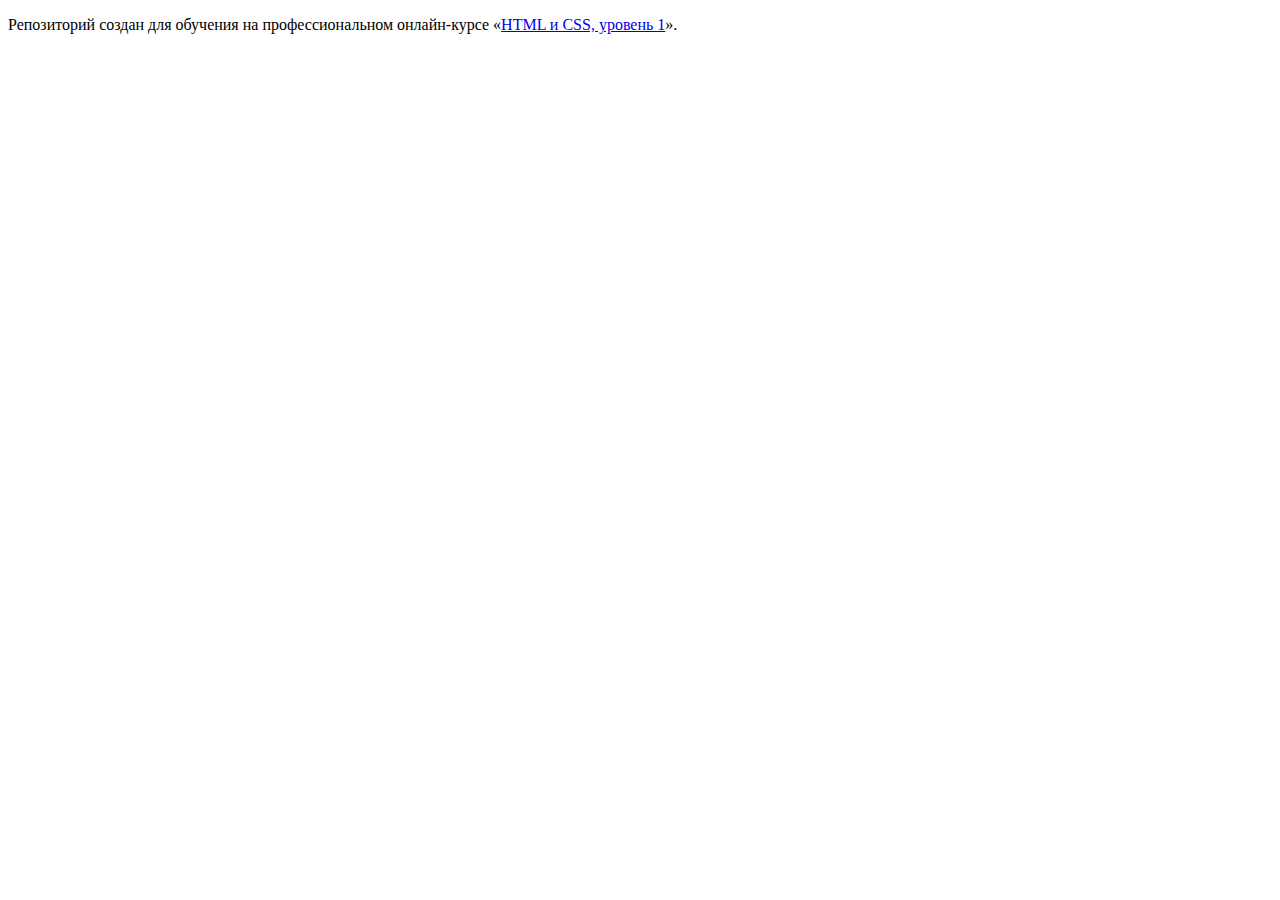
==== index.html @ 1205ec7c ":hatching_chick:" ====
<!DOCTYPE html>
<html lang="ru">
  <head>
    <meta charset="utf-8">
    <title>HTML Academy: Барбершоп</title>
  </head>
  <body>

    <p>Репозиторий создан для обучения на профессиональном онлайн‑курсе «<a href="https://htmlacademy.ru/intensive/htmlcss">HTML и CSS, уровень 1</a>».</p>

  </body>
</html>
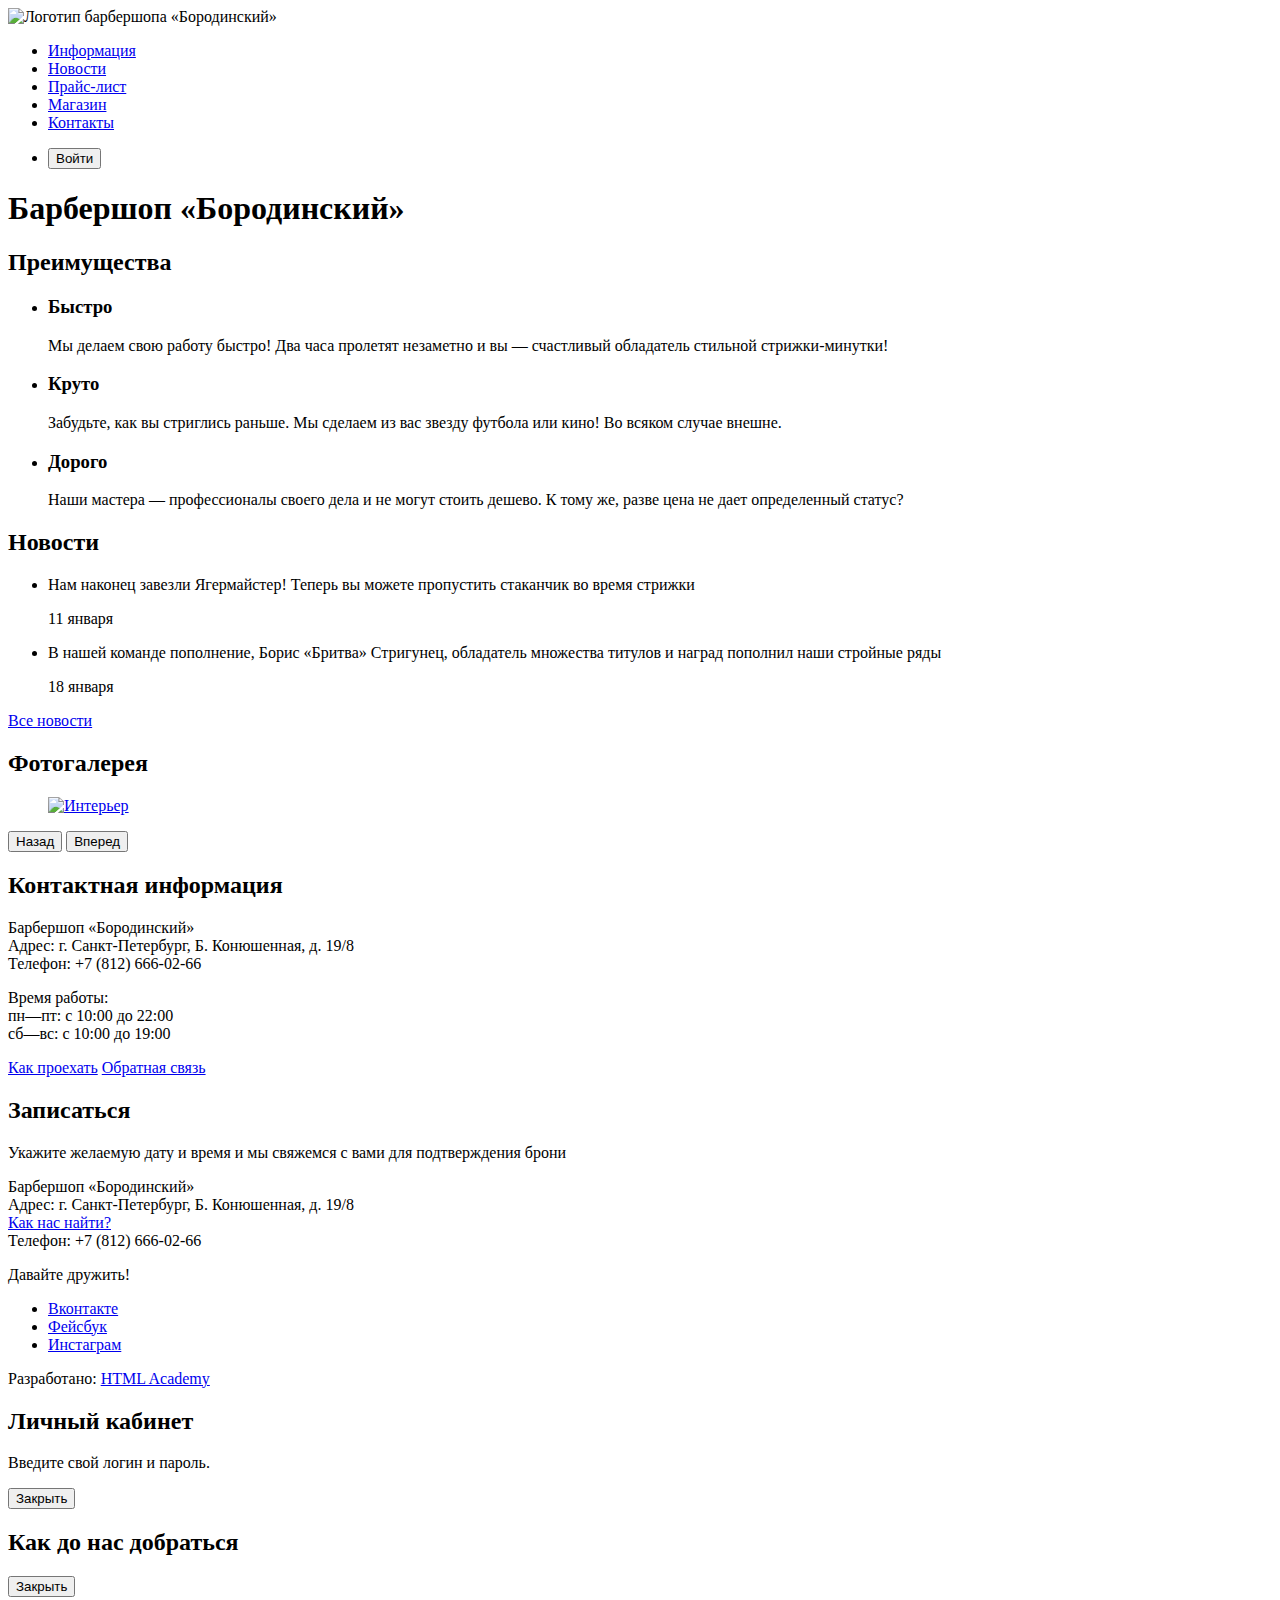
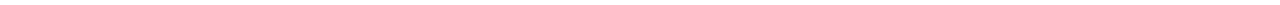
==== commit 465b3d31: "Добавил index.html + изменил отступы с 4 до 2" ====
--- a/index.html
+++ b/index.html
@@ -1,12 +1,134 @@
 <!DOCTYPE html>
 <html lang="ru">
-  <head>
-    <meta charset="utf-8">
-    <title>HTML Academy: Барбершоп</title>
-  </head>
-  <body>
 
-    <p>Репозиторий создан для обучения на профессиональном онлайн‑курсе «<a href="https://htmlacademy.ru/intensive/htmlcss">HTML и CSS, уровень 1</a>».</p>
+<head>
+  <meta charset="utf-8">
+  <title>Барбершоп «Бородинский»</title>
+</head>
 
-  </body>
-</html>
+<body>
+  <header>
+    <nav>
+      <a>
+        <img src="img/index-logo.svg" width="368" height="153" alt="Логотип барбершопа «Бородинский»">
+      </a>
+      <ul>
+        <li><a href="info.html">Информация</a></li>
+        <li><a href="news.html">Новости</a></li>
+        <li><a href="price.html">Прайс-лист</a></li>
+        <li><a href="catalog.html">Магазин</a></li>
+        <li><a href="contacts.html">Контакты</a></li>
+      </ul>
+      <ul>
+        <li>
+          <button type="button">Войти</button>
+        </li>
+      </ul>
+    </nav>
+  </header>
+  <main>
+
+    <h1>Барбершоп «Бородинский»</h1>
+
+    <section>
+      <h2>Преимущества</h2>
+      <ul>
+        <li>
+          <h3>Быстро</h3>
+          <p>Мы делаем свою работу быстро! Два часа пролетят незаметно и вы — счастливый обладатель стильной
+            стрижки-минутки!</p>
+        </li>
+        <li>
+          <h3>Круто</h3>
+          <p>Забудьте, как вы стриглись раньше. Мы сделаем из вас звезду футбола или кино! Во всяком случае внешне.</p>
+        </li>
+        <li>
+          <h3>Дорого</h3>
+          <p>Наши мастера — профессионалы своего дела и не могут стоить дешево. К тому же, разве цена не дает
+            определенный статус?</p>
+        </li>
+      </ul>
+    </section>
+
+    <section>
+      <h2>Новости</h2>
+      <ul>
+        <li>
+          <p>Нам наконец завезли Ягермайстер! Теперь вы можете пропустить стаканчик во время стрижки</p>
+          <time datetime="2019-01-11">11 января</time>
+        </li>
+        <li>
+          <p>В нашей команде пополнение, Борис «Бритва» Стригунец, обладатель множества титулов и наград пополнил наши
+            стройные ряды</p>
+          <time datetime="2016-01-18">18 января</time>
+        </li>
+      </ul>
+      <a href="news.html">Все новости</a>
+    </section>
+
+    <section>
+      <h2>Фотогалерея</h2>
+      <figure>
+        <a href="#"><img src="img/studio.jpg" width="286" height="164" alt="Интерьер"></a>
+      </figure>
+      <button type="button">Назад</button>
+      <button type="button">Вперед</button>
+    </section>
+
+    <section>
+      <h2>Контактная информация</h2>
+      <p>
+        Барбершоп «Бородинский»<br>
+        Адрес: г. Санкт-Петербург, Б. Конюшенная, д. 19/8<br>
+        Телефон: +7 (812) 666-02-66
+      </p>
+      <p>
+        Время работы:<br>
+        пн—пт: с 10:00 до 22:00<br>
+        сб—вс: с 10:00 до 19:00
+      </p>
+      <a href="map.html">Как проехать</a>
+      <a href="contacts.html">Обратная связь</a>
+    </section>
+
+    <section>
+      <h2>Записаться</h2>
+      <p>Укажите желаемую дату и время и мы свяжемся с вами для подтверждения брони</p>
+      <!-- Здесь будет форма -->
+    </section>
+  </main>
+  <footer>
+    <p>
+      Барбершоп «Бородинский»<br>
+      Адрес: г. Санкт-Петербург, Б. Конюшенная, д. 19/8<br>
+      <a href="map.html">Как нас найти?</a><br>
+      Телефон: +7 (812) 666-02-66
+    </p>
+    <div>
+      <p>Давайте дружить!</p>
+      <ul>
+        <li><a href="#">Вконтакте</a></li>
+        <li><a href="#">Фейсбук</a></li>
+        <li><a href="#">Инстаграм</a></li>
+      </ul>
+    </div>
+    <p>
+      Разработано:
+      <a href="https://htmlacademy.ru">HTML Academy</a>
+    </p>
+  </footer>
+
+  <section>
+    <h2>Личный кабинет</h2>
+    <p>Введите свой логин и пароль.</p>
+    <!-- Здесь будет форма -->
+    <button type="button">Закрыть</button>
+  </section>
+
+  <section>
+    <h2>Как до нас добраться</h2>
+    <button type="button">Закрыть</button>
+  </section>
+</body>
+
+</html>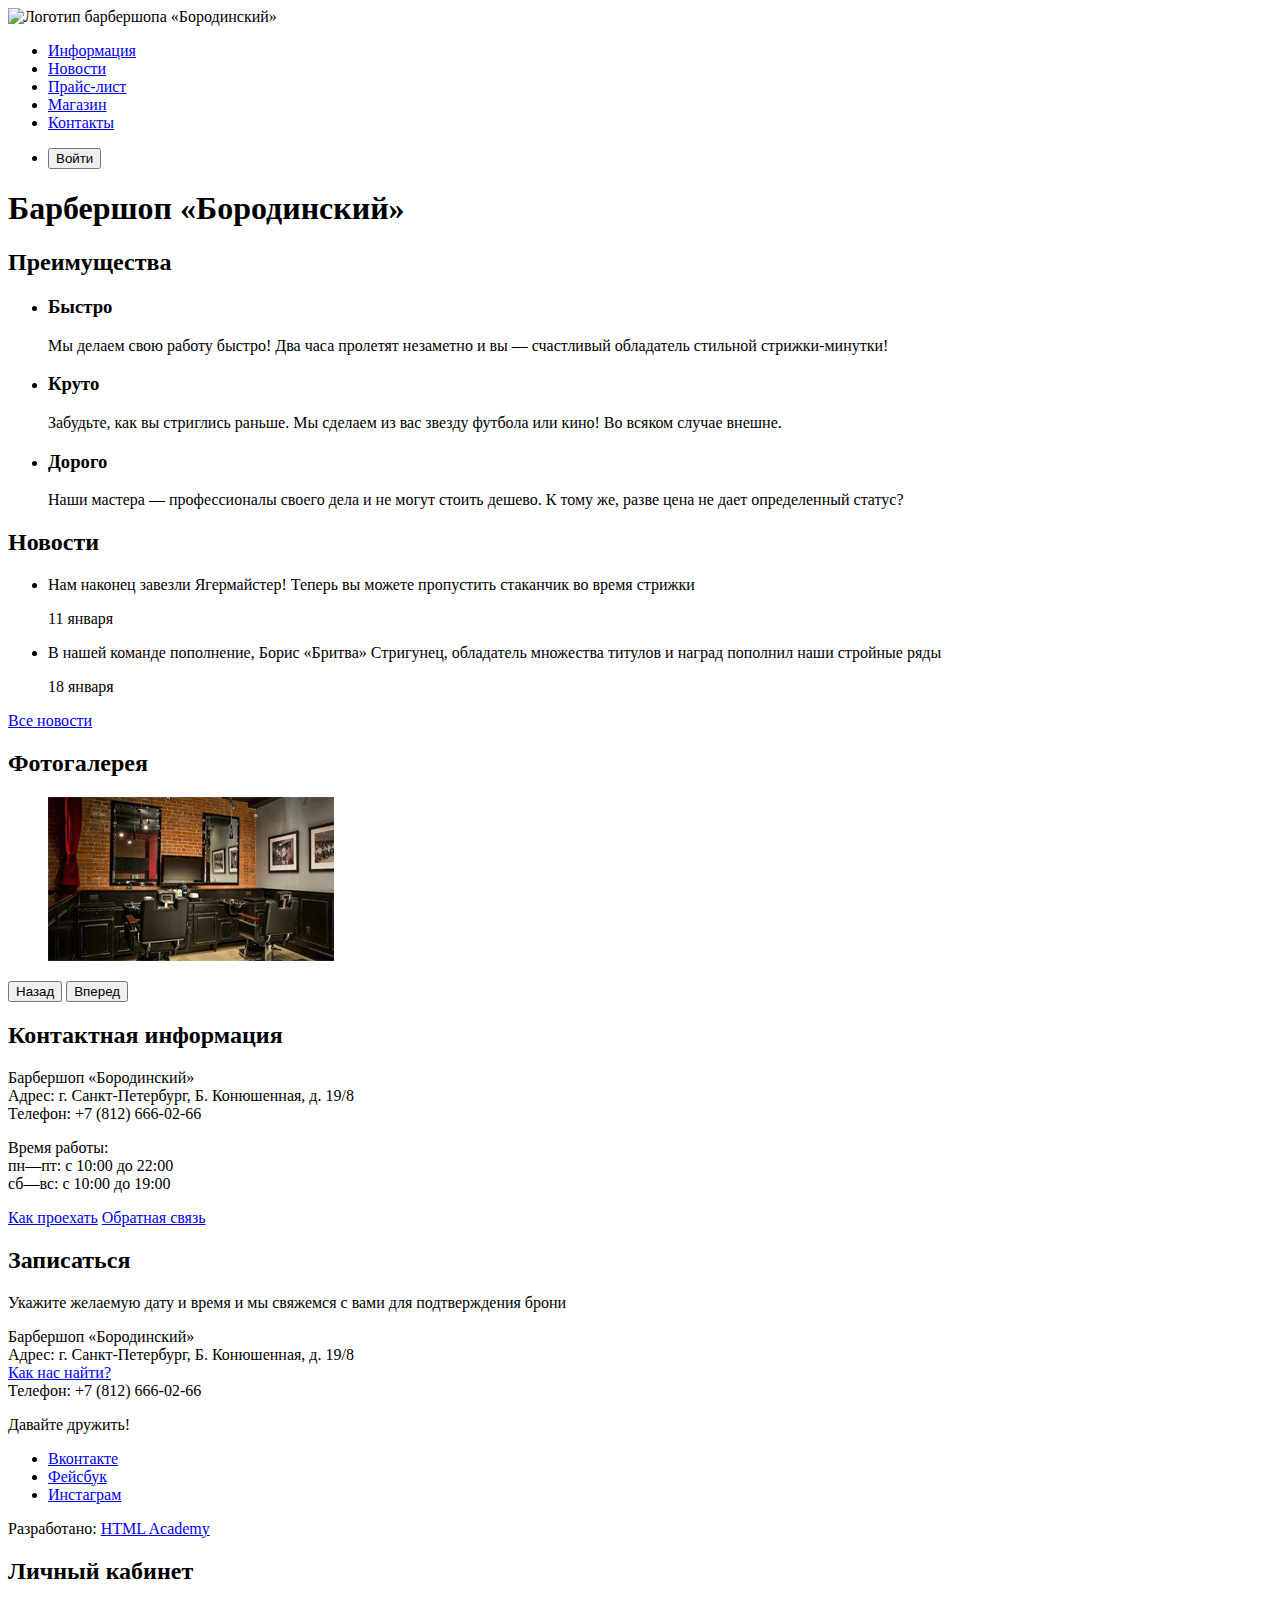
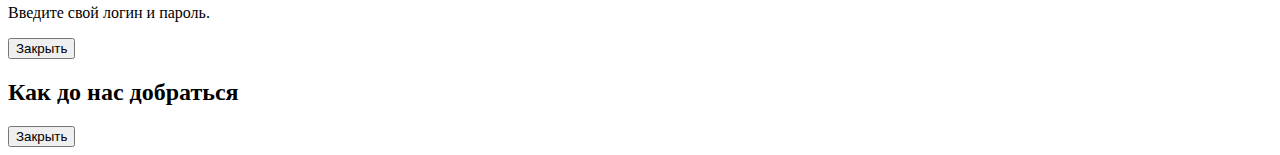
==== commit 4fdd6926: "изображения + контентные изображения поключены в верстке" ====
--- a/index.html
+++ b/index.html
@@ -10,7 +10,7 @@
   <header>
     <nav>
       <a>
-        <img src="img/index-logo.svg" width="368" height="153" alt="Логотип барбершопа «Бородинский»">
+        <img src="https://via.placeholder.com/150x100" width="371" height="155" alt="Логотип барбершопа «Бородинский»">
       </a>
       <ul>
         <li><a href="info.html">Информация</a></li>
@@ -69,7 +69,7 @@
     <section>
       <h2>Фотогалерея</h2>
       <figure>
-        <a href="#"><img src="img/studio.jpg" width="286" height="164" alt="Интерьер"></a>
+        <a href="#"><img src="img/interior.jpg" width="286" height="164" alt="Интерьер"></a>
       </figure>
       <button type="button">Назад</button>
       <button type="button">Вперед</button>
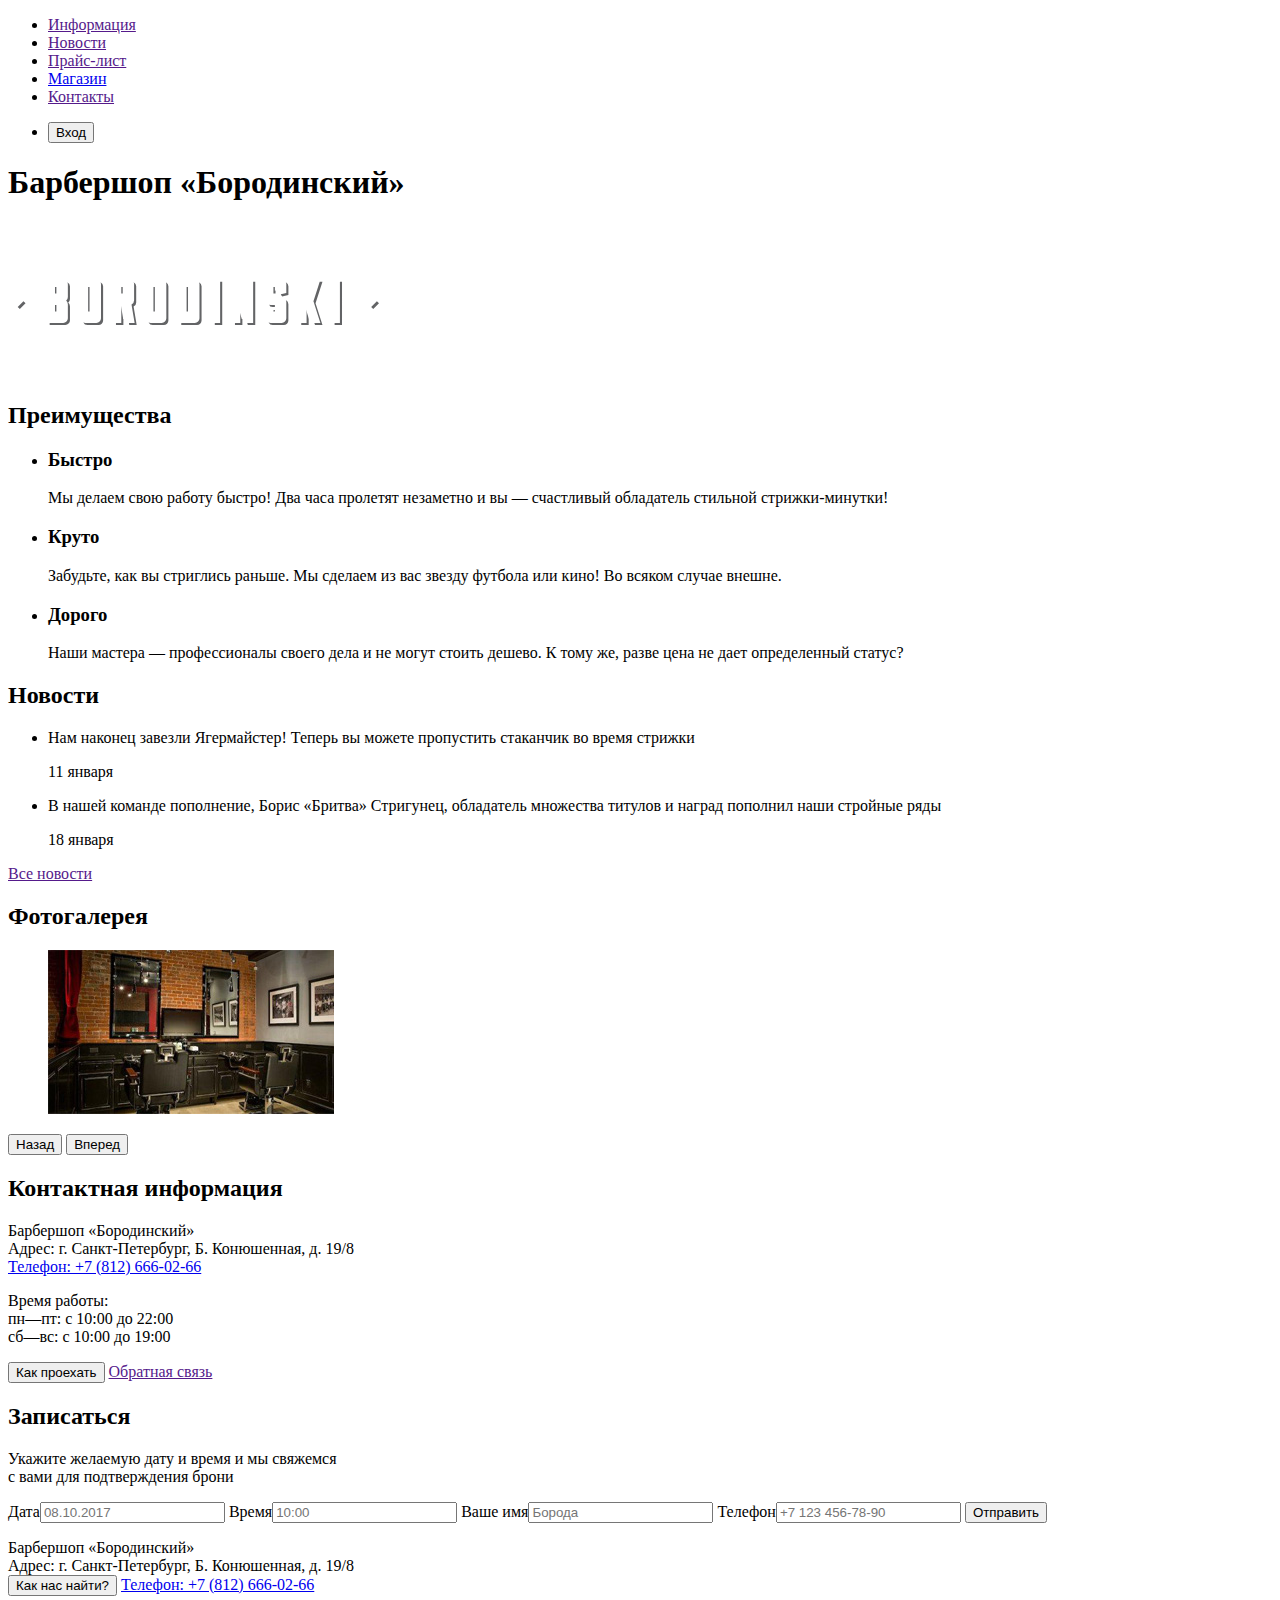
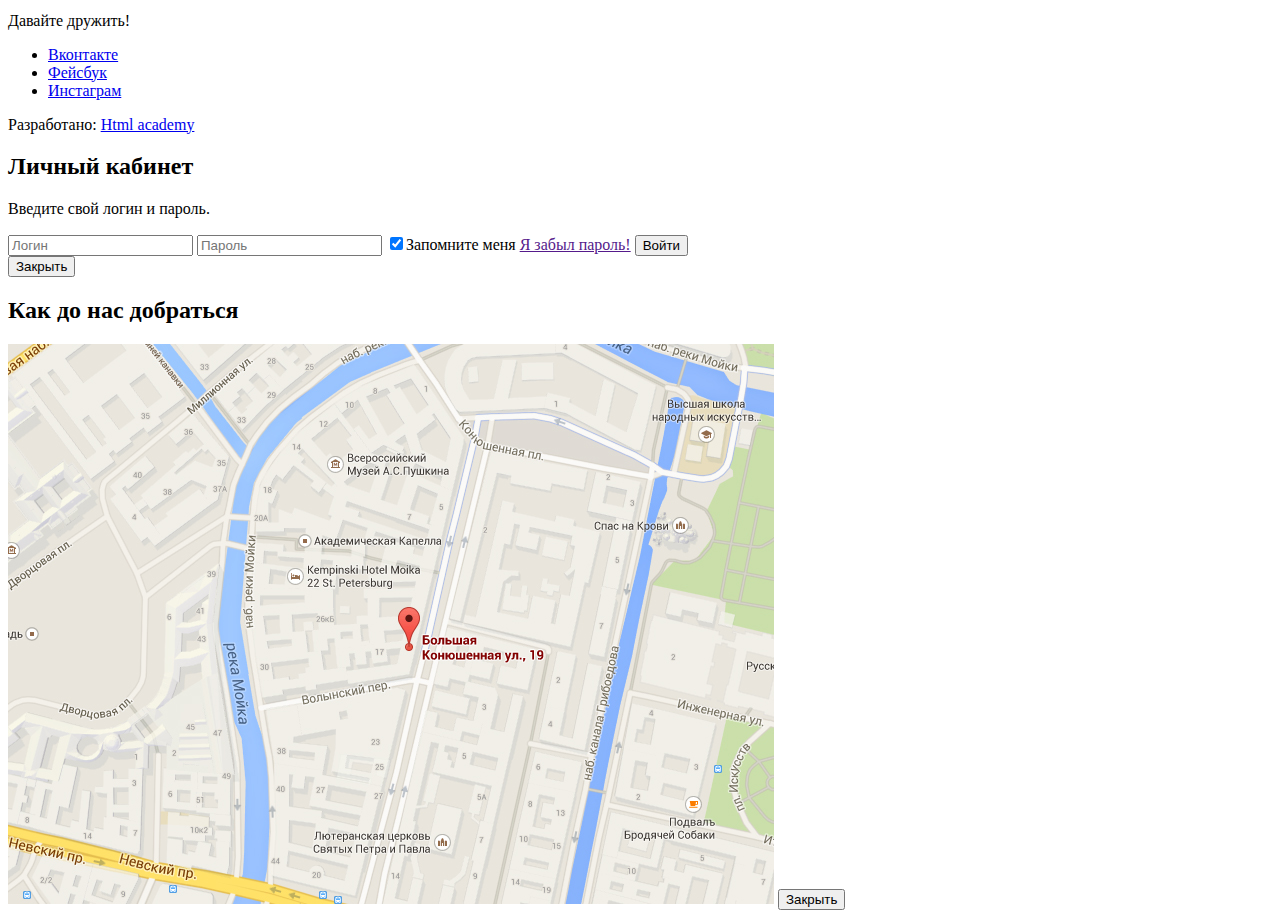
==== commit 1a22b443: "формы. доступность" ====
--- a/index.html
+++ b/index.html
@@ -9,29 +9,26 @@
 <body>
   <header>
     <nav>
-      <a>
-        <img src="https://via.placeholder.com/150x100" width="371" height="155" alt="Логотип барбершопа «Бородинский»">
-      </a>
       <ul>
-        <li><a href="info.html">Информация</a></li>
-        <li><a href="news.html">Новости</a></li>
-        <li><a href="price.html">Прайс-лист</a></li>
+        <li><a href="">Информация</a></li>
+        <li><a href="">Новости</a></li>
+        <li><a href="">Прайс-лист</a></li>
         <li><a href="catalog.html">Магазин</a></li>
-        <li><a href="contacts.html">Контакты</a></li>
+        <li><a href="">Контакты</a></li>
       </ul>
       <ul>
         <li>
-          <button type="button">Войти</button>
+          <button type="button">Вход</button>
         </li>
       </ul>
     </nav>
   </header>
   <main>
 
-    <h1>Барбершоп «Бородинский»</h1>
-
+    <h1 class="visually-hidden">Барбершоп «Бородинский»</h1>
+    <img src="img/index-logo.svg" alt="Логотип барбершоп Бородинский" width="371" height="155">
     <section>
-      <h2>Преимущества</h2>
+      <h2 class="visually-hidden">Преимущества</h2>
       <ul>
         <li>
           <h3>Быстро</h3>
@@ -49,7 +46,6 @@
         </li>
       </ul>
     </section>
-
     <section>
       <h2>Новости</h2>
       <ul>
@@ -63,70 +59,83 @@
           <time datetime="2016-01-18">18 января</time>
         </li>
       </ul>
-      <a href="news.html">Все новости</a>
+      <a href="">Все новости</a>
     </section>
-
     <section>
       <h2>Фотогалерея</h2>
       <figure>
-        <a href="#"><img src="img/interior.jpg" width="286" height="164" alt="Интерьер"></a>
+        <a href=""><img src="img/interior.jpg" width="286" height="164" alt="Интерьер барбершопа Бородинский"></a>
       </figure>
       <button type="button">Назад</button>
       <button type="button">Вперед</button>
     </section>
-
     <section>
       <h2>Контактная информация</h2>
       <p>
         Барбершоп «Бородинский»<br>
         Адрес: г. Санкт-Петербург, Б. Конюшенная, д. 19/8<br>
-        Телефон: +7 (812) 666-02-66
+        <a href="tel:78126660266">Телефон: +7 (812) 666-02-66</a>
       </p>
       <p>
         Время работы:<br>
         пн—пт: с 10:00 до 22:00<br>
         сб—вс: с 10:00 до 19:00
       </p>
-      <a href="map.html">Как проехать</a>
-      <a href="contacts.html">Обратная связь</a>
+      <button type="button">Как проехать</button>
+      <a href="">Обратная связь</a>
     </section>
-
     <section>
       <h2>Записаться</h2>
-      <p>Укажите желаемую дату и время и мы свяжемся с вами для подтверждения брони</p>
-      <!-- Здесь будет форма -->
+      <p>Укажите желаемую дату и время и мы свяжемся<br> с вами для подтверждения брони</p>
+      <form action="https://echo.htmlacademy.ru" method="post">
+        <label>Дата<input type="text" name="date" placeholder="08.10.2017"></label>
+        <label>Время<input type="text" name="time" placeholder="10:00"></label>
+        <label>Ваше имя<input type="text" name="name" placeholder="Борода"></label>
+        <label>Телефон<input type="text" name="phone_number" placeholder="+7 123 456-78-90"></label>
+        <button type="submit">Отправить</button>
+      </form>
     </section>
   </main>
+
   <footer>
     <p>
       Барбершоп «Бородинский»<br>
       Адрес: г. Санкт-Петербург, Б. Конюшенная, д. 19/8<br>
-      <a href="map.html">Как нас найти?</a><br>
-      Телефон: +7 (812) 666-02-66
+      <button type="button">Как нас найти?</button>
+      <a href="tel:78126660266">Телефон: +7 (812) 666-02-66</a>
     </p>
     <div>
       <p>Давайте дружить!</p>
       <ul>
-        <li><a href="#">Вконтакте</a></li>
-        <li><a href="#">Фейсбук</a></li>
-        <li><a href="#">Инстаграм</a></li>
+        <!-- вместо названий соцсетей поставить иконки -->
+        <li><a href="https://vk.com" aria-label="Вконтакте">Вконтакте</a></li>
+        <li><a href="https://facebook.com" aria-label="Фейсбук">Фейсбук</a></li>
+        <li><a href="https://instagram.com" aria-label="Инстаграм">Инстаграм</a></li>
       </ul>
     </div>
     <p>
       Разработано:
-      <a href="https://htmlacademy.ru">HTML Academy</a>
+      <a href="https://htmlacademy.ru">Html academy</a>
     </p>
   </footer>
 
-  <section>
+  <section class="hidden">
     <h2>Личный кабинет</h2>
     <p>Введите свой логин и пароль.</p>
-    <!-- Здесь будет форма -->
+    <form class="user-popup hidden" action="https://echo.htmlacademy.ru" method="post">
+      <input type="text" name="login" placeholder="Логин" aria-label="Логин">
+      <input type="password" name="password" placeholder="Пароль" aria-label="Пароль">
+      <label><input type="checkbox" name="remember" checked>Запомните меня</label>
+      <a href="">Я забыл пароль!</a>
+      <button type="submit">Войти</button>
+    </form>
     <button type="button">Закрыть</button>
   </section>
 
-  <section>
+  <section class="hidden">
     <h2>Как до нас добраться</h2>
+    <img src="img/map_mask.jpg" alt="Офис компании по адресу ул. Большая Конюшенная 19/8, Санкт-Петербург" width="766"
+      height="560">
     <button type="button">Закрыть</button>
   </section>
 </body>
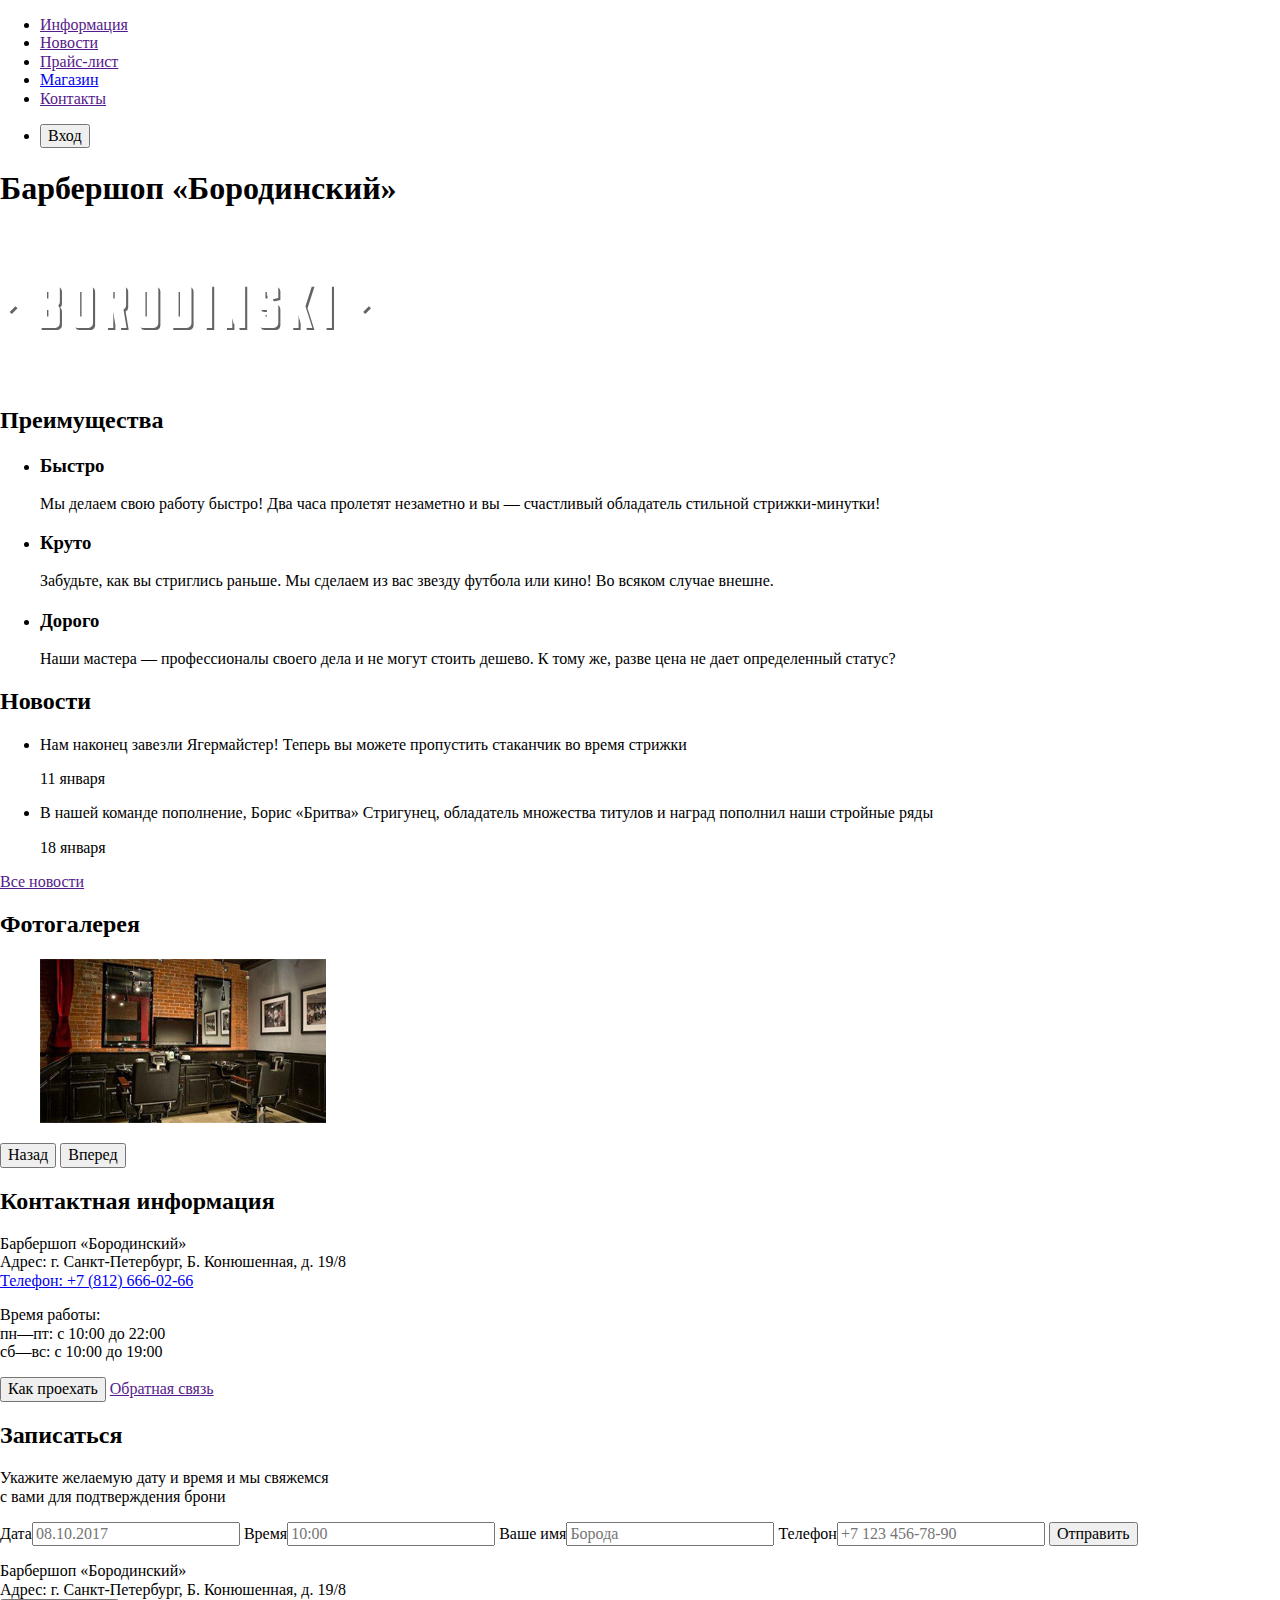
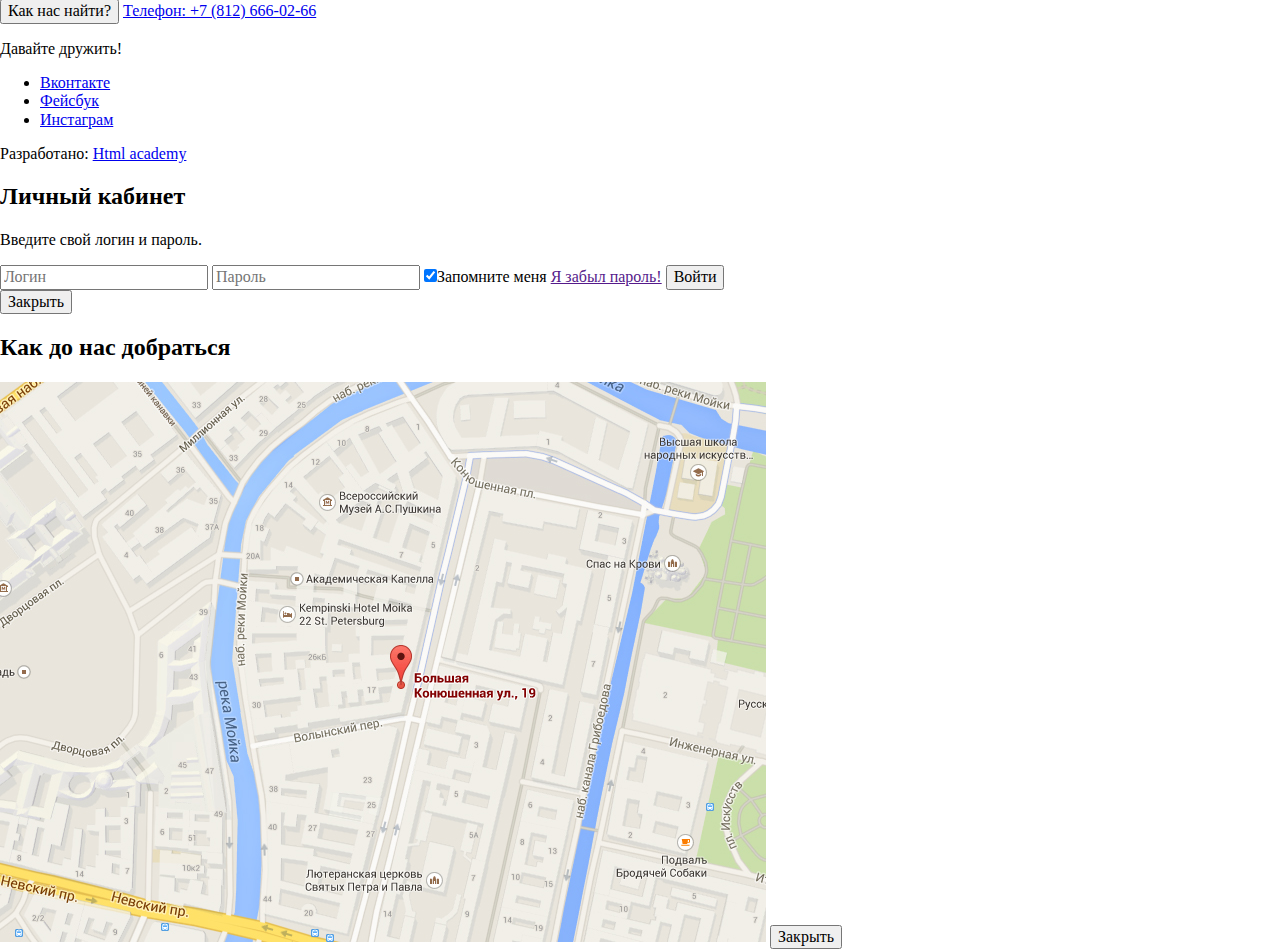
==== commit 7ebf2aed: "подключил css" ====
--- a/index.html
+++ b/index.html
@@ -4,6 +4,10 @@
 <head>
   <meta charset="utf-8">
   <title>Барбершоп «Бородинский»</title>
+  <link href="https://fonts.googleapis.com/css?family=PT+Sans+Narrow:400,700&amp;subset=latin,cyrillic"
+    rel="stylesheet">
+  <link href="css/normalize.css" rel="stylesheet">
+  <link href="css/style.css" rel="stylesheet">
 </head>
 
 <body>
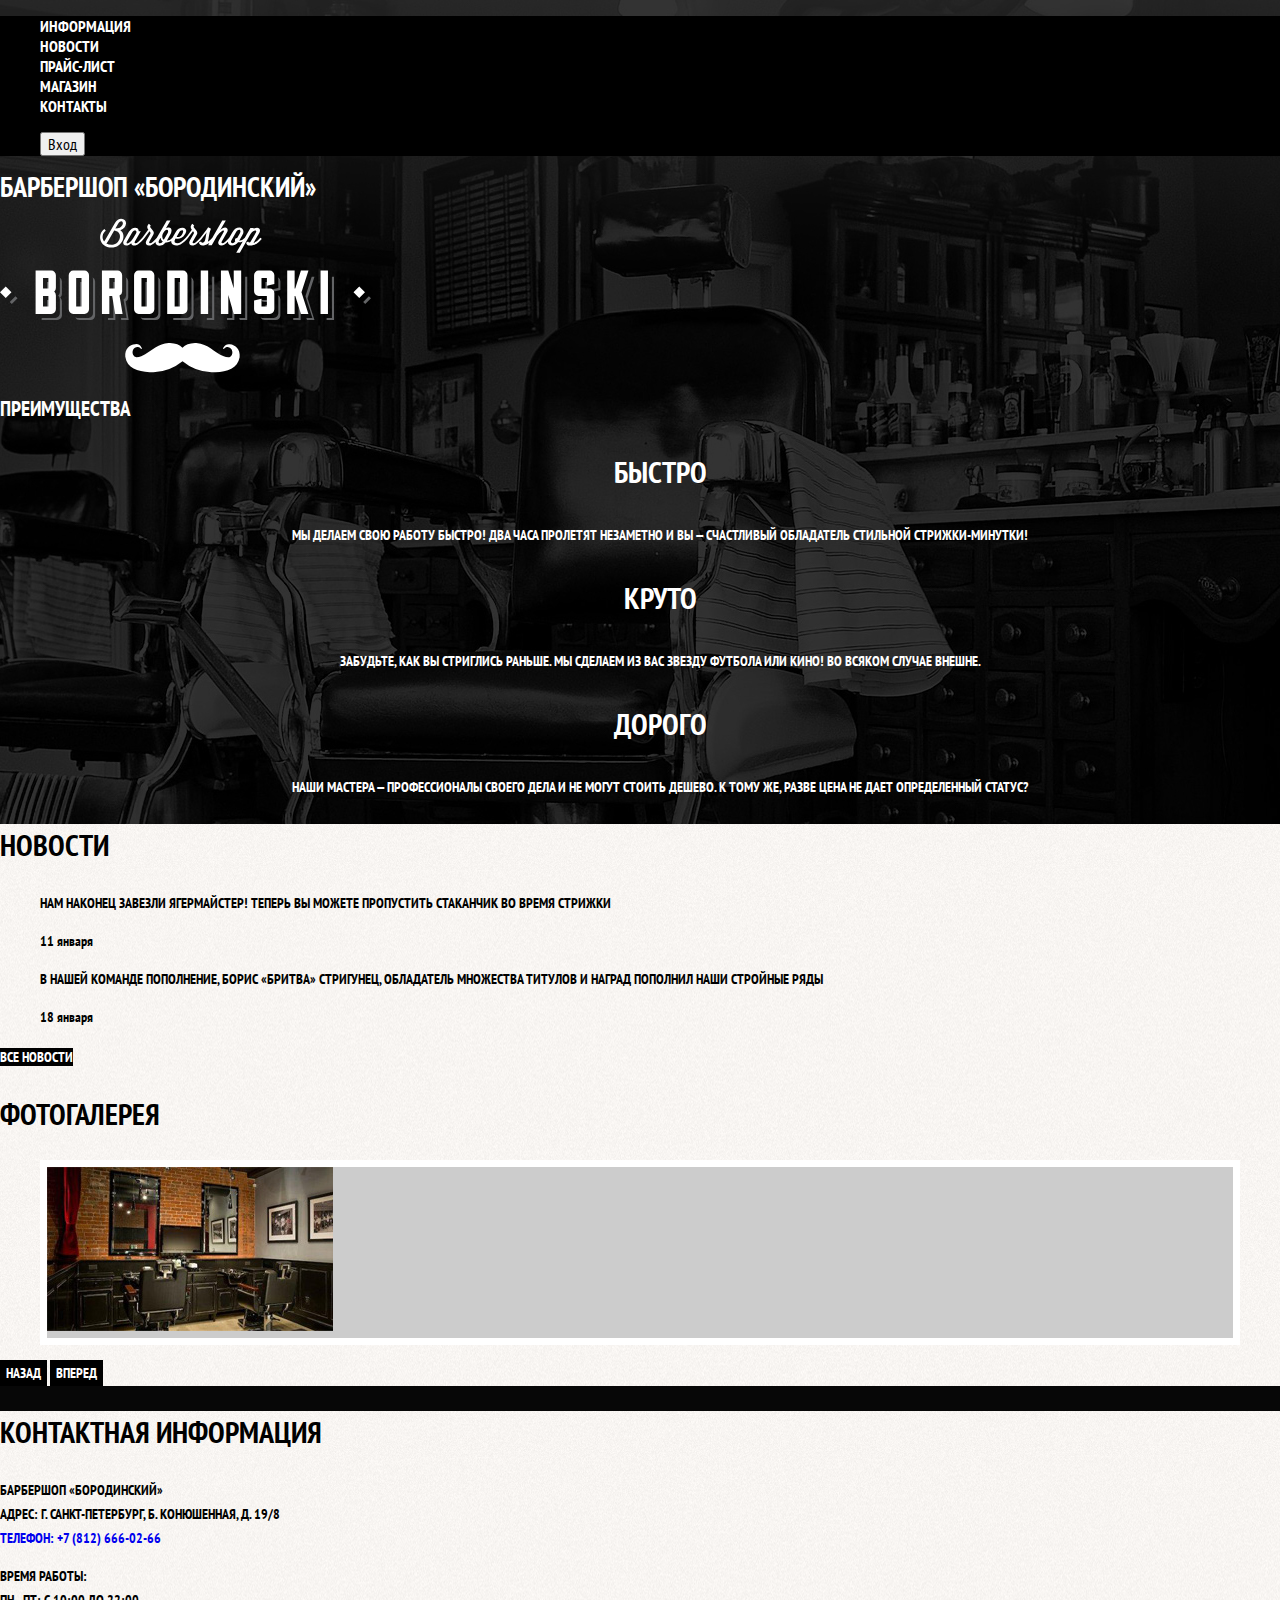
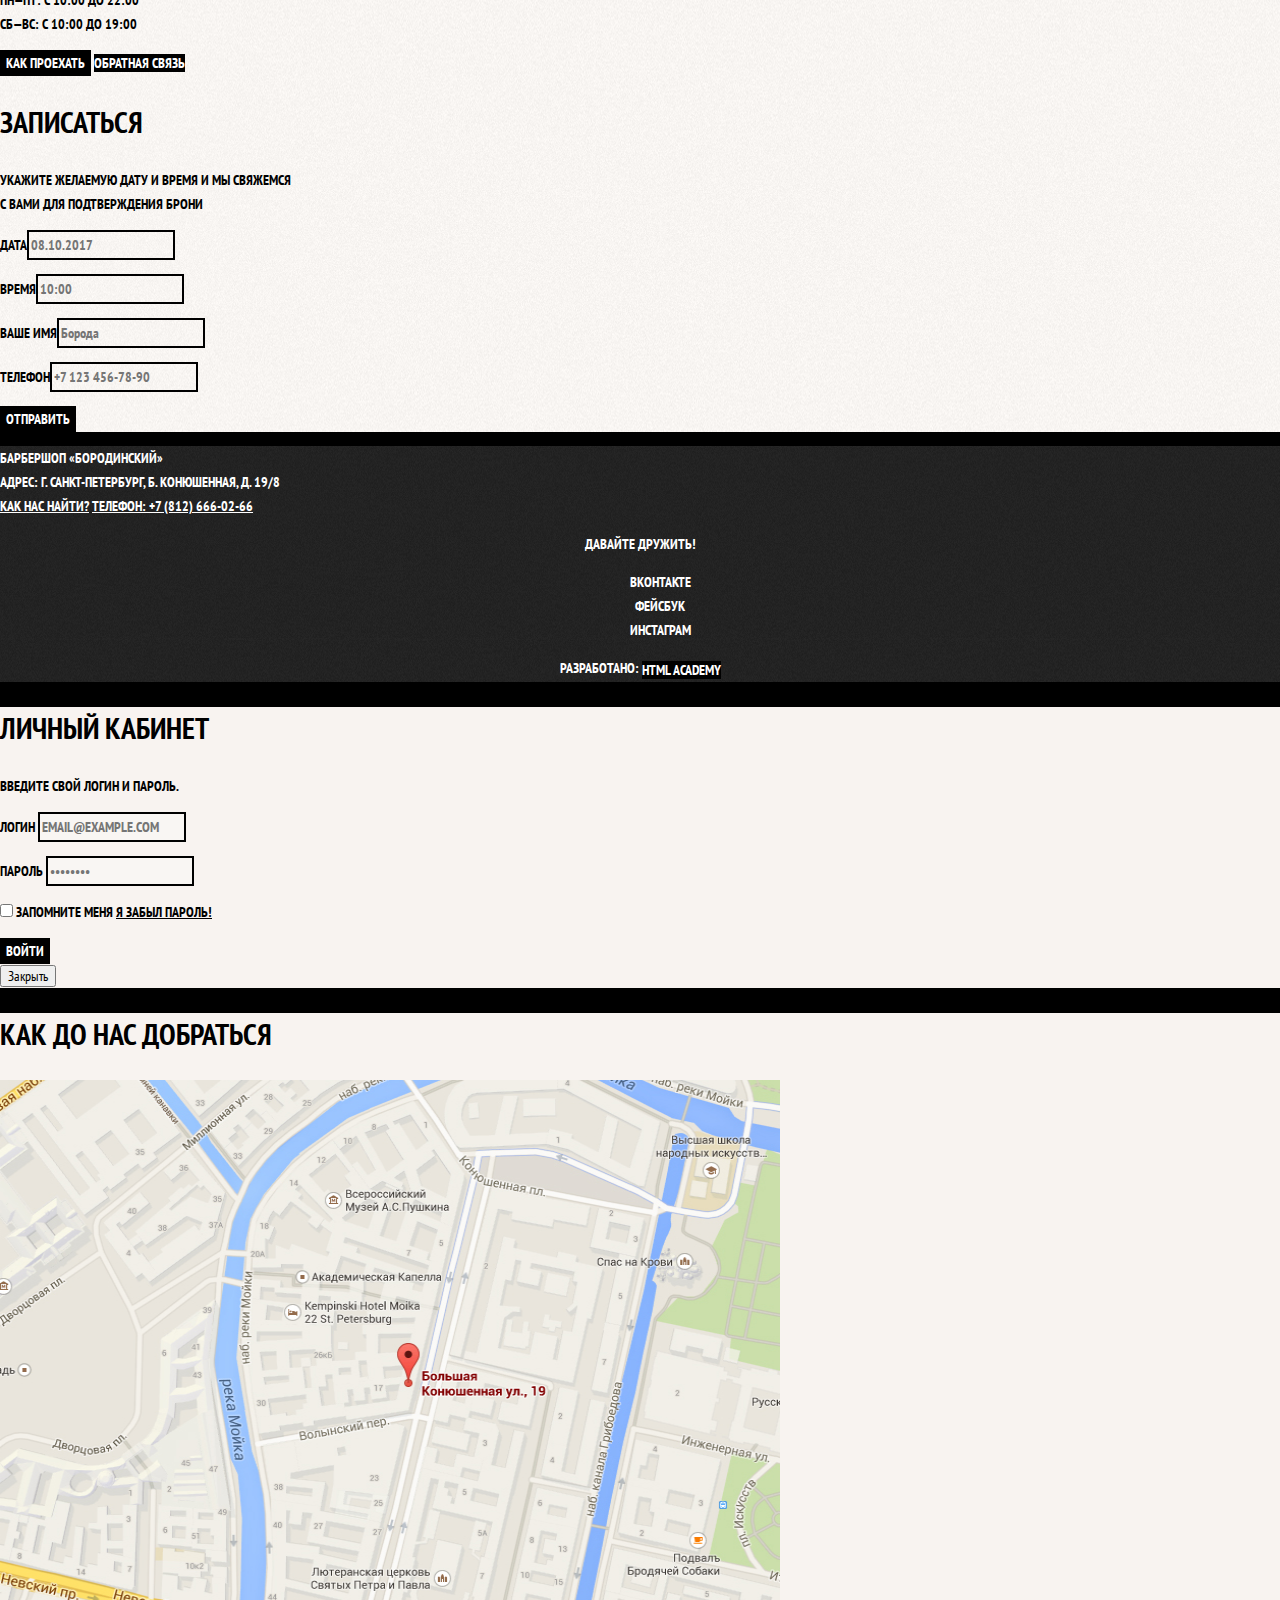
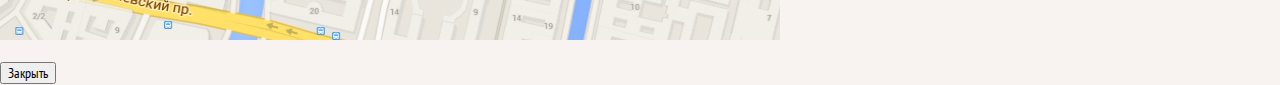
==== commit 15ceeddb: "базовая стилизация" ====
--- a/index.html
+++ b/index.html
@@ -12,15 +12,15 @@
 
 <body>
   <header>
-    <nav>
-      <ul>
+    <nav class="main-navigation">
+      <ul class="site-navigation">
         <li><a href="">Информация</a></li>
         <li><a href="">Новости</a></li>
         <li><a href="">Прайс-лист</a></li>
         <li><a href="catalog.html">Магазин</a></li>
         <li><a href="">Контакты</a></li>
       </ul>
-      <ul>
+      <ul class="user-navigation">
         <li>
           <button type="button">Вход</button>
         </li>
@@ -33,114 +33,140 @@
     <img src="img/index-logo.svg" alt="Логотип барбершоп Бородинский" width="371" height="155">
     <section>
       <h2 class="visually-hidden">Преимущества</h2>
-      <ul>
-        <li>
+      <ul class="features-list">
+        <li class="feature-item">
           <h3>Быстро</h3>
           <p>Мы делаем свою работу быстро! Два часа пролетят незаметно и вы — счастливый обладатель стильной
             стрижки-минутки!</p>
         </li>
-        <li>
+        <li class="feature-item">
           <h3>Круто</h3>
           <p>Забудьте, как вы стриглись раньше. Мы сделаем из вас звезду футбола или кино! Во всяком случае внешне.</p>
         </li>
-        <li>
+        <li class="feature-item">
           <h3>Дорого</h3>
           <p>Наши мастера — профессионалы своего дела и не могут стоить дешево. К тому же, разве цена не дает
             определенный статус?</p>
         </li>
       </ul>
     </section>
-    <section>
-      <h2>Новости</h2>
-      <ul>
-        <li>
-          <p>Нам наконец завезли Ягермайстер! Теперь вы можете пропустить стаканчик во время стрижки</p>
-          <time datetime="2019-01-11">11 января</time>
-        </li>
-        <li>
-          <p>В нашей команде пополнение, Борис «Бритва» Стригунец, обладатель множества титулов и наград пополнил наши
-            стройные ряды</p>
-          <time datetime="2016-01-18">18 января</time>
-        </li>
-      </ul>
-      <a href="">Все новости</a>
-    </section>
-    <section>
-      <h2>Фотогалерея</h2>
-      <figure>
-        <a href=""><img src="img/interior.jpg" width="286" height="164" alt="Интерьер барбершопа Бородинский"></a>
-      </figure>
-      <button type="button">Назад</button>
-      <button type="button">Вперед</button>
-    </section>
-    <section>
-      <h2>Контактная информация</h2>
-      <p>
-        Барбершоп «Бородинский»<br>
-        Адрес: г. Санкт-Петербург, Б. Конюшенная, д. 19/8<br>
-        <a href="tel:78126660266">Телефон: +7 (812) 666-02-66</a>
-      </p>
-      <p>
-        Время работы:<br>
-        пн—пт: с 10:00 до 22:00<br>
-        сб—вс: с 10:00 до 19:00
-      </p>
-      <button type="button">Как проехать</button>
-      <a href="">Обратная связь</a>
-    </section>
-    <section>
-      <h2>Записаться</h2>
-      <p>Укажите желаемую дату и время и мы свяжемся<br> с вами для подтверждения брони</p>
-      <form action="https://echo.htmlacademy.ru" method="post">
-        <label>Дата<input type="text" name="date" placeholder="08.10.2017"></label>
-        <label>Время<input type="text" name="time" placeholder="10:00"></label>
-        <label>Ваше имя<input type="text" name="name" placeholder="Борода"></label>
-        <label>Телефон<input type="text" name="phone_number" placeholder="+7 123 456-78-90"></label>
-        <button type="submit">Отправить</button>
-      </form>
-    </section>
+    <div class="index-columns">
+      <section>
+        <h2>Новости</h2>
+        <ul class="news-list">
+          <li class="news-item">
+            <p>Нам наконец завезли Ягермайстер! Теперь вы можете пропустить стаканчик во время стрижки</p>
+            <time datetime="2019-01-11">11 января</time>
+          </li>
+          <li class="news-item">
+            <p>В нашей команде пополнение, Борис «Бритва» Стригунец, обладатель множества титулов и наград пополнил наши
+              стройные ряды</p>
+            <time datetime="2016-01-18">18 января</time>
+          </li>
+        </ul>
+        <a class="button" href="">Все новости</a>
+      </section>
+      <section>
+        <h2>Фотогалерея</h2>
+        <figure class="gallery-content">
+          <a href=""><img src="img/interior.jpg" width="286" height="164" alt="Интерьер барбершопа Бородинский"></a>
+        </figure>
+        <button class="button" type="button">Назад</button>
+        <button class="button" type="button">Вперед</button>
+      </section>
+    </div>
+    <div class="index-columns">
+      <section>
+        <h2>Контактная информация</h2>
+        <p>
+          Барбершоп «Бородинский»<br>
+          Адрес: г. Санкт-Петербург, Б. Конюшенная, д. 19/8<br>
+          <a href="tel:78126660266">Телефон: +7 (812) 666-02-66</a>
+        </p>
+        <p>
+          Время работы:<br>
+          пн—пт: с 10:00 до 22:00<br>
+          сб—вс: с 10:00 до 19:00
+        </p>
+        <button class="button" type="button">Как проехать</button>
+        <a class="button" href="">Обратная связь</a>
+      </section>
+      <section>
+        <h2>Записаться</h2>
+        <p>Укажите желаемую дату и время и мы свяжемся<br> с вами для подтверждения брони</p>
+        <form action="https://echo.htmlacademy.ru" method="post">
+          <p class="appointment-item">
+            <label>Дата<input type="text" name="date" placeholder="08.10.2017"></label>
+          </p>
+          <p class="appointment-item">
+            <label>Время<input type="text" name="time" placeholder="10:00"></label>
+          </p>
+          <p class="appointment-item">
+            <label>Ваше имя<input type="text" name="name" placeholder="Борода"></label>
+          </p>
+          <p class="appointment-item">
+            <label>Телефон<input type="text" name="phone_number" placeholder="+7 123 456-78-90"></label>
+          </p>
+          <button class="button" type="submit">Отправить</button>
+        </form>
+      </section>
+    </div>
   </main>
 
-  <footer>
-    <p>
+  <footer class="main-footer">
+    <p class="footer-contacts">
       Барбершоп «Бородинский»<br>
       Адрес: г. Санкт-Петербург, Б. Конюшенная, д. 19/8<br>
-      <button type="button">Как нас найти?</button>
+      <a href="">Как нас найти?</a>
       <a href="tel:78126660266">Телефон: +7 (812) 666-02-66</a>
     </p>
-    <div>
+    <div class="footer-social">
       <p>Давайте дружить!</p>
       <ul>
         <!-- вместо названий соцсетей поставить иконки -->
-        <li><a href="https://vk.com" aria-label="Вконтакте">Вконтакте</a></li>
-        <li><a href="https://facebook.com" aria-label="Фейсбук">Фейсбук</a></li>
-        <li><a href="https://instagram.com" aria-label="Инстаграм">Инстаграм</a></li>
+        <li><a class="social-button" href="https://vk.com" aria-label="Вконтакте">Вконтакте</a></li>
+        <li><a class="social-button" href="https://facebook.com" aria-label="Фейсбук">Фейсбук</a></li>
+        <li><a class="social-button" href="https://instagram.com" aria-label="Инстаграм">Инстаграм</a></li>
       </ul>
     </div>
-    <p>
+    <p class="footer-copyright">
       Разработано:
-      <a href="https://htmlacademy.ru">Html academy</a>
+      <a class="button" href="https://htmlacademy.ru">Html academy</a>
     </p>
   </footer>
 
-  <section class="hidden">
+  <section class="modal modal-login">
     <h2>Личный кабинет</h2>
     <p>Введите свой логин и пароль.</p>
-    <form class="user-popup hidden" action="https://echo.htmlacademy.ru" method="post">
-      <input type="text" name="login" placeholder="Логин" aria-label="Логин">
-      <input type="password" name="password" placeholder="Пароль" aria-label="Пароль">
-      <label><input type="checkbox" name="remember" checked>Запомните меня</label>
-      <a href="">Я забыл пароль!</a>
-      <button type="submit">Войти</button>
+    <form class="login-form" action="https://echo.htmlacademy.ru" method="post">
+      <p>
+        <label class="visually-hidden" for="user-login">Логин</label>
+        <input class="login-icon-user" id="user-login" type="text" name="login" placeholder="email@example.com">
+      </p>
+      <p>
+        <label class="visually-hidden" for="user-password">Пароль</label>
+        <input class="login-icon-password" id="user-password" type="password" name="password" placeholder="••••••••">
+      </p>
+      <p class="login-password-info">
+        <label class="login-checkbox">
+          <input type="checkbox" name="remember" class="visually-hidden">
+          <span class="checkbox-indicator"></span>
+          Запомните меня
+        </label>
+        <a class="restore" href="#">Я забыл пароль!</a>
+      </p>
+      <button class="button" type="submit">Войти</button>
     </form>
-    <button type="button">Закрыть</button>
+    <button class="modal-close" type="button">Закрыть</button>
   </section>
 
-  <section class="hidden">
-    <h2>Как до нас добраться</h2>
-    <img src="img/map_mask.jpg" alt="Офис компании по адресу ул. Большая Конюшенная 19/8, Санкт-Петербург" width="766"
-      height="560">
-    <button type="button">Закрыть</button>
+  <section class="modal modal-map">
+    <h2 class="visually-hidden">Как до нас добраться</h2>
+    <p>
+      <img src="img/map_mask.jpg" width="780" height="560"
+        alt="Офис компании по адресу ул. Большая Конюшенная 19/8, Санкт-Петербург">
+    </p>
+    <button class="modal-close" type="button">Закрыть</button>
   </section>
 </body>
 
--- a/css/style.css
+++ b/css/style.css
@@ -0,0 +1,357 @@
+body {
+  margin: 0;
+  padding: 0;
+  
+  font-family: "PT Sans Narrow", Arial, sans-serif;
+  font-size: 14px;
+  line-height: 24px;
+  font-weight: 700;
+  color: #ffffff;
+  text-transform: uppercase;
+
+  background-color: #000000;/*на случай если не загрузится background-image*/
+  background-image: url("../img/layer.jpg");
+  background-position: top center;
+  background-repeat: no-repeat;
+}
+
+.inner-page {
+  color: #000000;
+
+  background-color: #f9f6f3;
+  background-image: url("../img/index-section-background.png");
+  background-position: 0 0;
+  background-repeat: repeat;
+}
+
+a {
+  text-decoration: none;
+}
+
+.main-navigation {
+  font-size: 16px;
+  line-height: 20px;
+  color: #ffffff;
+
+  background-color: #000000;
+}
+
+.site-navigation,
+.user-navigation {
+  list-style: none;
+}
+
+.site-navigation a,
+.user-navigation a {
+  color: #ffffff;
+}
+
+.site-navigation a:hover,
+.site-navigation a:focus,
+.user-navigation a:hover,
+.user-navigation a:focus {
+  background-color: #242424;
+}
+
+.features-list {
+  list-style: none;
+}
+
+.feature-item {
+  text-align: center;
+}
+
+.feature-item h3 {
+  font-size: 30px;
+  line-height: 42px;
+}
+
+.index-columns {
+  color: #000000;
+
+  background-color: #f8f5f2;
+  background-image: url("../img/index-section-background.png");
+  background-position: 0 0;
+  background-repeat: repeat;
+}
+
+.index-columns h2 {
+  font-size: 30px;
+  line-height: 42px;
+}
+
+.news-list {
+  list-style: none;
+}
+
+.news-item time {
+  text-transform: none;
+}
+
+.gallery-content {
+  background-color: #cccccc;
+  border: 7px solid #ffffff;
+}
+
+.button {
+  font: inherit;
+
+  text-align: center;
+  color: #ffffff;
+  vertical-align: middle;
+  text-transform: uppercase;
+
+  background-color: #000000;
+  border: none;
+}
+
+.button:hover,
+.button:focus,
+.button:active {
+  background-color: #663d15;
+}
+
+.appointment-item input {
+  font: inherit;
+
+  background-color: transparent;
+  border: 2px solid #000000;
+}
+
+.appointment-item input:focus {
+  border-color: #663d15;
+}
+
+.page-title {
+  font-size: 30px;
+  line-height: 42px;
+}
+
+.breadcrumbs {
+  list-style: none;
+}
+
+.breadcrumbs a {
+  color: #000000;
+}
+
+.breadcrumbs a:hover,
+.breadcrumbs a:focus {
+  text-decoration: underline;
+}
+
+.breadcrumbs-current {
+  color: #aba9a7;
+}
+
+.filter fieldset {
+  border: none;
+}
+
+.filter ul {
+  list-style: none;
+  line-height: 18px;
+}
+
+.filter-input:hover + label,
+.filter-input:focus + label {
+  color: #663d15;
+}
+
+.filter-input:disabled + label {
+  color: #000000;
+
+  opacity: 0.5;
+}
+
+.catalog-list {
+  list-style: none;
+}
+
+.catalog-item {
+  background-color: #f8f8f8;
+  box-shadow: 0 0 10px rgba(0, 0, 0, 0.1);
+}
+
+.catalog-item:hover {
+  box-shadow: 0 0 10px rgba(0, 0, 0, 0.2);
+}
+
+.catalog-item a {
+  color: #000000;
+}
+
+.catalog-item h3 {
+  font-size: 14px;
+  line-height: 18px;
+}
+
+.catalog-category {
+  text-transform: none;
+}
+
+.catalog-item-price b {
+  font-size: 14px;
+  line-height: 20px;
+  text-align: center;
+
+  background-color: #e5e5e5;
+}
+
+.catalog-item-price .button {
+  line-height: 20px;
+  color: #ffffff;
+}
+
+.pagination-list {
+  list-style: none;
+}
+
+.pagination-item a {
+  color: #ffffff;
+
+  background-color: #000000;
+}
+
+.pagination-item a:hover,
+.pagination-item a:focus,
+.pagination-item a:active {
+  background-color: #663d15;
+}
+
+.pagination-item-current a {
+  color: #000000;
+
+  background-color: #ffffff;
+}
+
+.pagination-item-current a:hover,
+.pagination-item-current a:focus,
+.pagination-item-current a:active {
+  color: #000000;
+
+  background-color: #ffffff;
+}
+
+.product-photo-preview {
+  list-style: none;
+}
+
+.product-photo-preview li {
+  box-shadow: 0 0 10px 2px rgba(0, 0, 0, 0.1);
+}
+
+.product-photo-full {
+  box-shadow: 0 0 10px 2px rgba(0, 0, 0, 0.1);
+}
+
+.product-article {
+  text-align: right;
+  color: #aeaeae;
+}
+
+.product-price b {
+  line-height: 20px;
+  text-align: center;
+
+  background-color: #e5e5e5;
+}
+
+.product-info h3 {
+  font-size: 24px;
+  line-height: 30px;
+}
+
+.product-info ul {
+  list-style: none;
+}
+
+.filter legend {
+  font-size: 24px;
+  line-height: 30px;
+}
+
+.main-footer {
+  color: #ffffff;
+
+  background-color: #212121;
+  background-image: url("../img/footer-bg.jpg");
+  background-position: 0 0;
+  background-repeat: repeat;
+}
+
+.footer-contacts a {
+  color: #ffffff;
+  text-decoration: underline;
+}
+
+.footer-contacts a:hover,
+.footer-contacts a:focus {
+  text-decoration: none;
+}
+
+.footer-social {
+  text-align: center;
+}
+
+.footer-social ul {
+  list-style: none;
+}
+
+.social-button {
+  color: #ffffff;
+}
+
+.footer-copyright {
+  text-align: center;
+}
+
+.footer-copyright .button:hover,
+.footer-copyright .button:focus {
+  color: #000000;
+
+  background-color: #ffffff;
+}
+
+.modal {
+  color: #000000;
+
+  background-color: #f8f3f0;
+  background-image: url("img/pattern-light.jpg");
+  background-position: 0 0;
+  background-repeat: repeat;
+}
+
+.modal h2 {
+  font-size: 30px;
+  line-height: 42px;
+}
+
+.login-form input[type="text"],
+.login-form input[type="password"] {
+  font: inherit;
+  color: #000000;
+  text-transform: uppercase;
+
+  background-color: #f9f6f3;
+  border: 2px solid #000000;
+}
+
+.login-form input:focus {
+  border-color: #663d15;
+}
+
+.login-checkbox:hover,
+.login-checkbox:focus {
+  color: #663d15;
+}
+
+.restore {
+  color: #000000;
+  text-decoration: underline;
+}
+
+.restore:hover,
+.restore:focus {
+  text-decoration: none;
+}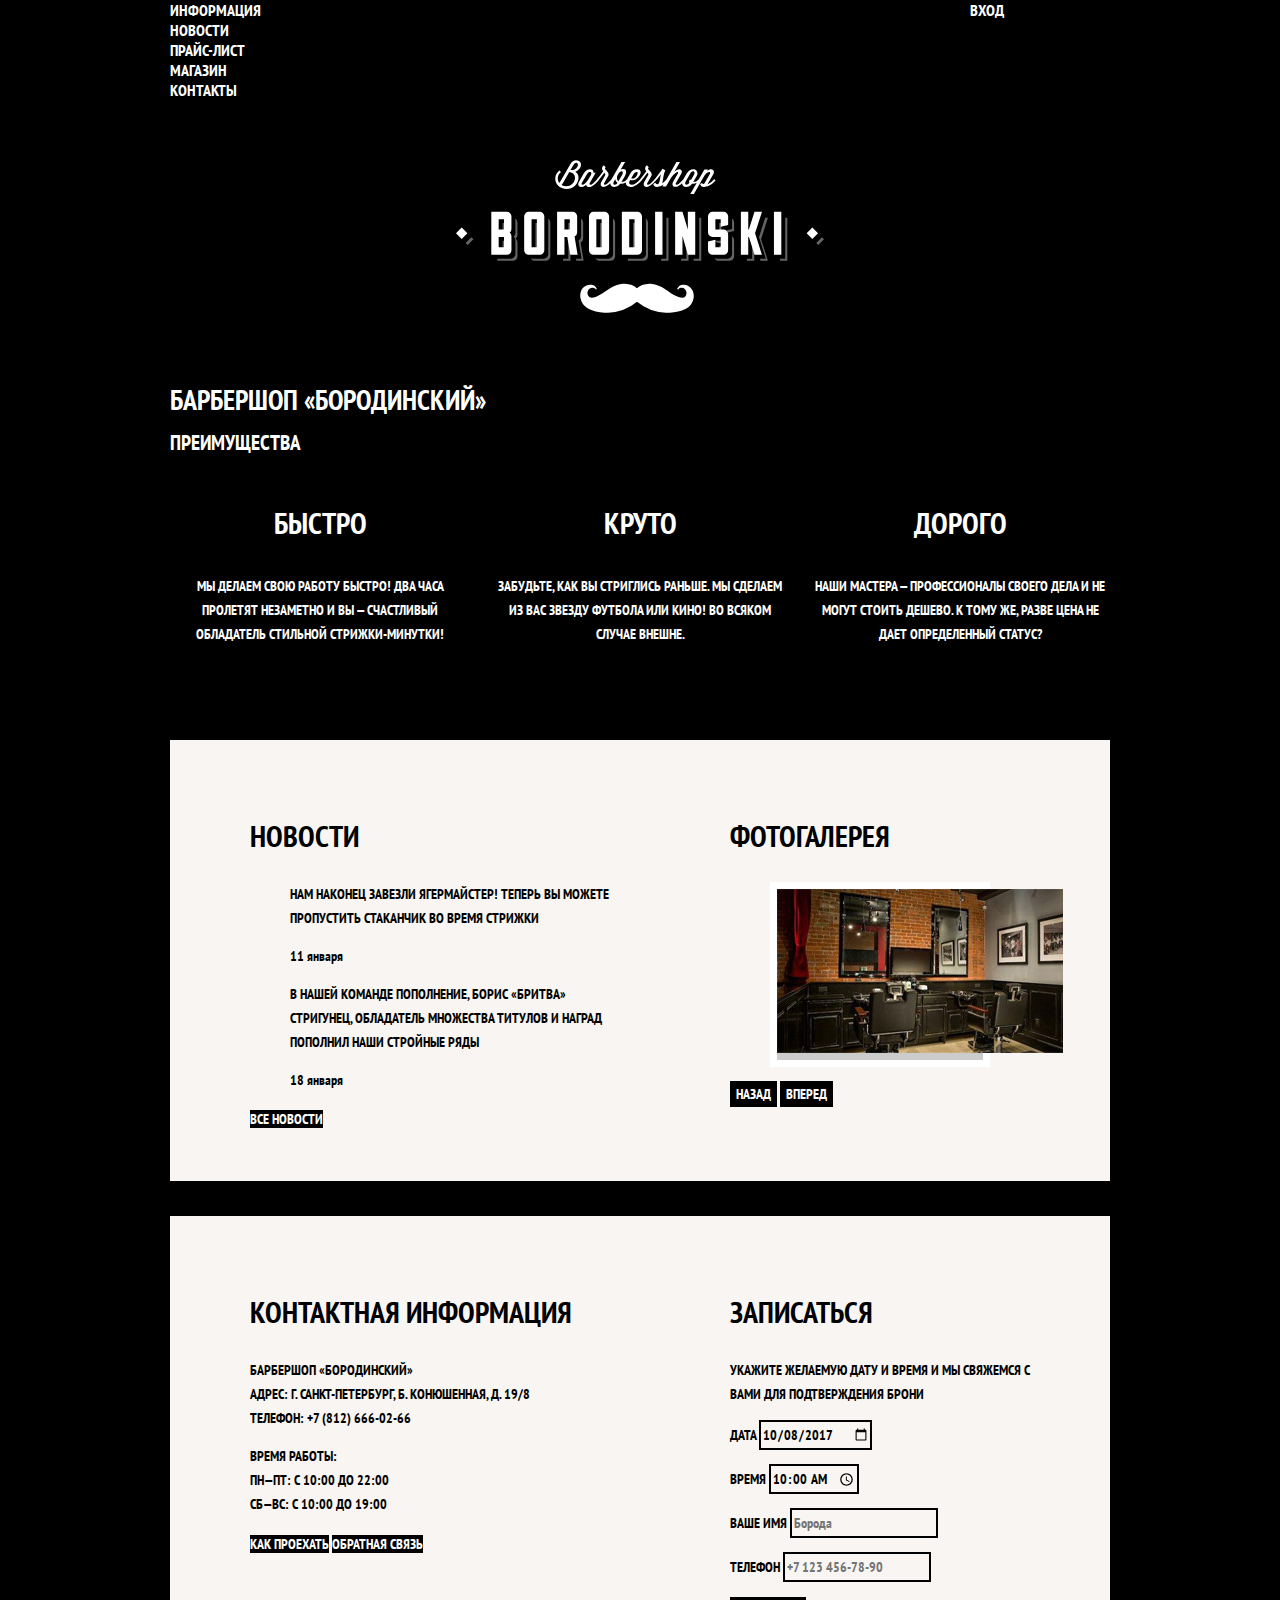
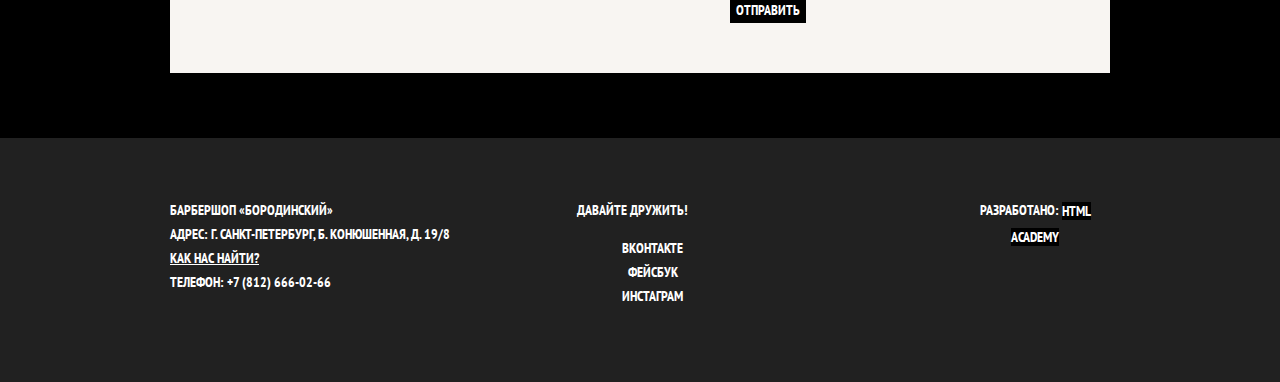
==== commit 8814e3d2: "сделал сетку" ====
--- a/index.html
+++ b/index.html
@@ -11,27 +11,34 @@
 </head>
 
 <body>
-  <header>
+
+  <header class="main-header">
     <nav class="main-navigation">
-      <ul class="site-navigation">
-        <li><a href="">Информация</a></li>
-        <li><a href="">Новости</a></li>
-        <li><a href="">Прайс-лист</a></li>
-        <li><a href="catalog.html">Магазин</a></li>
-        <li><a href="">Контакты</a></li>
-      </ul>
-      <ul class="user-navigation">
-        <li>
-          <button type="button">Вход</button>
-        </li>
-      </ul>
+      <a class="main-header-logo">
+        <img src="img/index-logo.svg" width="368" height="153" alt="Логотип барбершопа «Бородинский»">
+      </a>
+      <div class="main-navigation-wrapper">
+        <div class="container">
+          <ul class="site-navigation">
+            <li><a href="info.html">Информация</a></li>
+            <li><a href="news.html">Новости</a></li>
+            <li><a href="price.html">Прайс-лист</a></li>
+            <li><a href="catalog.html">Магазин</a></li>
+            <li><a href="contacts.html">Контакты</a></li>
+          </ul>
+          <ul class="user-navigation">
+            <li><a class="login-link" href="login.html">Вход</a></li>
+          </ul>
+        </div>
+      </div>
     </nav>
   </header>
-  <main>
+
+  <main class="container">
 
     <h1 class="visually-hidden">Барбершоп «Бородинский»</h1>
-    <img src="img/index-logo.svg" alt="Логотип барбершоп Бородинский" width="371" height="155">
-    <section>
+
+    <section class="features">
       <h2 class="visually-hidden">Преимущества</h2>
       <ul class="features-list">
         <li class="feature-item">
@@ -50,13 +57,14 @@
         </li>
       </ul>
     </section>
+
     <div class="index-columns">
-      <section>
+      <section class="news">
         <h2>Новости</h2>
         <ul class="news-list">
           <li class="news-item">
             <p>Нам наконец завезли Ягермайстер! Теперь вы можете пропустить стаканчик во время стрижки</p>
-            <time datetime="2019-01-11">11 января</time>
+            <time datetime="2016-01-11">11 января</time>
           </li>
           <li class="news-item">
             <p>В нашей команде пополнение, Борис «Бритва» Стригунец, обладатель множества титулов и наград пополнил наши
@@ -64,110 +72,85 @@
             <time datetime="2016-01-18">18 января</time>
           </li>
         </ul>
-        <a class="button" href="">Все новости</a>
+        <a class="button" href="news.html">Все новости</a>
       </section>
-      <section>
+
+      <section class="gallery">
         <h2>Фотогалерея</h2>
         <figure class="gallery-content">
-          <a href=""><img src="img/interior.jpg" width="286" height="164" alt="Интерьер барбершопа Бородинский"></a>
+          <a href="#"><img src="img/interior.jpg" width="286" height="164" alt="Интерьер"></a>
         </figure>
-        <button class="button" type="button">Назад</button>
-        <button class="button" type="button">Вперед</button>
+        <button class="button gallery-button gallery-button-back" type="button">Назад</button>
+        <button class="button gallery-button gallery-button-next" type="button">Вперед</button>
       </section>
     </div>
+
     <div class="index-columns">
-      <section>
+      <section class="contacts">
         <h2>Контактная информация</h2>
         <p>
           Барбершоп «Бородинский»<br>
           Адрес: г. Санкт-Петербург, Б. Конюшенная, д. 19/8<br>
-          <a href="tel:78126660266">Телефон: +7 (812) 666-02-66</a>
+          Телефон: +7 (812) 666-02-66
         </p>
         <p>
           Время работы:<br>
           пн—пт: с 10:00 до 22:00<br>
           сб—вс: с 10:00 до 19:00
         </p>
-        <button class="button" type="button">Как проехать</button>
-        <a class="button" href="">Обратная связь</a>
+        <a class="button" href="map.html">Как проехать</a>
+        <a class="button" href="contacts.html">Обратная связь</a>
       </section>
-      <section>
+
+      <section class="appointment">
         <h2>Записаться</h2>
-        <p>Укажите желаемую дату и время и мы свяжемся<br> с вами для подтверждения брони</p>
-        <form action="https://echo.htmlacademy.ru" method="post">
+        <p class="appointment-info">Укажите желаемую дату и время и мы свяжемся с вами для подтверждения брони</p>
+        <form class="appointment-form" action="https://echo.htmlacademy.ru" method="post">
           <p class="appointment-item">
-            <label>Дата<input type="text" name="date" placeholder="08.10.2017"></label>
+            <label for="appointment-date">Дата</label>
+            <input id="appointment-date" type="date" name="date" value="2017-10-08">
           </p>
           <p class="appointment-item">
-            <label>Время<input type="text" name="time" placeholder="10:00"></label>
+            <label for="appointment-time">Время</label>
+            <input id="appointment-time" type="time" name="time" value="10:00">
           </p>
           <p class="appointment-item">
-            <label>Ваше имя<input type="text" name="name" placeholder="Борода"></label>
+            <label for="appointment-name">Ваше имя</label>
+            <input id="appointment-name" type="text" name="name" value="" placeholder="Борода">
           </p>
           <p class="appointment-item">
-            <label>Телефон<input type="text" name="phone_number" placeholder="+7 123 456-78-90"></label>
+            <label for="appointment-phone">Телефон</label>
+            <input id="appointment-phone" type="tel" name="phone" value="" placeholder="+7 123 456-78-90">
           </p>
           <button class="button" type="submit">Отправить</button>
         </form>
       </section>
     </div>
+
   </main>
 
   <footer class="main-footer">
-    <p class="footer-contacts">
-      Барбершоп «Бородинский»<br>
-      Адрес: г. Санкт-Петербург, Б. Конюшенная, д. 19/8<br>
-      <a href="">Как нас найти?</a>
-      <a href="tel:78126660266">Телефон: +7 (812) 666-02-66</a>
-    </p>
-    <div class="footer-social">
-      <p>Давайте дружить!</p>
-      <ul>
-        <!-- вместо названий соцсетей поставить иконки -->
-        <li><a class="social-button" href="https://vk.com" aria-label="Вконтакте">Вконтакте</a></li>
-        <li><a class="social-button" href="https://facebook.com" aria-label="Фейсбук">Фейсбук</a></li>
-        <li><a class="social-button" href="https://instagram.com" aria-label="Инстаграм">Инстаграм</a></li>
-      </ul>
+    <div class="container">
+      <p class="footer-contacts">
+        Барбершоп «Бородинский»<br>
+        Адрес: г. Санкт-Петербург, Б. Конюшенная, д. 19/8<br>
+        <a href="map.html">Как нас найти?</a><br>
+        Телефон: +7 (812) 666-02-66
+      </p>
+      <div class="footer-social">
+        <b>Давайте дружить!</b>
+        <ul>
+          <li><a class="social-button" href="#">Вконтакте</a></li>
+          <li><a class="social-button" href="#">Фейсбук</a></li>
+          <li><a class="social-button" href="#">Инстаграм</a></li>
+        </ul>
+      </div>
+      <p class="footer-copyright">
+        <b>Разработано:</b> <a class="button" href="https://htmlacademy.ru">HTML Academy</a>
+      </p>
     </div>
-    <p class="footer-copyright">
-      Разработано:
-      <a class="button" href="https://htmlacademy.ru">Html academy</a>
-    </p>
   </footer>
 
-  <section class="modal modal-login">
-    <h2>Личный кабинет</h2>
-    <p>Введите свой логин и пароль.</p>
-    <form class="login-form" action="https://echo.htmlacademy.ru" method="post">
-      <p>
-        <label class="visually-hidden" for="user-login">Логин</label>
-        <input class="login-icon-user" id="user-login" type="text" name="login" placeholder="email@example.com">
-      </p>
-      <p>
-        <label class="visually-hidden" for="user-password">Пароль</label>
-        <input class="login-icon-password" id="user-password" type="password" name="password" placeholder="••••••••">
-      </p>
-      <p class="login-password-info">
-        <label class="login-checkbox">
-          <input type="checkbox" name="remember" class="visually-hidden">
-          <span class="checkbox-indicator"></span>
-          Запомните меня
-        </label>
-        <a class="restore" href="#">Я забыл пароль!</a>
-      </p>
-      <button class="button" type="submit">Войти</button>
-    </form>
-    <button class="modal-close" type="button">Закрыть</button>
-  </section>
-
-  <section class="modal modal-map">
-    <h2 class="visually-hidden">Как до нас добраться</h2>
-    <p>
-      <img src="img/map_mask.jpg" width="780" height="560"
-        alt="Офис компании по адресу ул. Большая Конюшенная 19/8, Санкт-Петербург">
-    </p>
-    <button class="modal-close" type="button">Закрыть</button>
-  </section>
 </body>
 
 </html>--- a/css/style.css
+++ b/css/style.css
@@ -1,7 +1,7 @@
 body {
   margin: 0;
   padding: 0;
-  
+
   font-family: "PT Sans Narrow", Arial, sans-serif;
   font-size: 14px;
   line-height: 24px;
@@ -9,8 +9,8 @@
   color: #ffffff;
   text-transform: uppercase;
 
-  background-color: #000000;/*на случай если не загрузится background-image*/
-  background-image: url("../img/layer.jpg");
+  background-color: #000000;
+  background-image: url("img/bg.jpg");
   background-position: top center;
   background-repeat: no-repeat;
 }
@@ -19,26 +19,105 @@
   color: #000000;
 
   background-color: #f9f6f3;
-  background-image: url("../img/index-section-background.png");
+  background-image: url("img/pattern-light.jpg");
   background-position: 0 0;
   background-repeat: repeat;
 }
 
+.main-header {
+  margin-bottom: 75px;
+}
+
+.inner-page .main-header {
+  margin-bottom: 50px;
+
+  background-color: #000000;
+}
+
 a {
   text-decoration: none;
 }
 
+.button {
+  font: inherit;
+
+  text-align: center;
+  color: #ffffff;
+  vertical-align: middle;
+  text-transform: uppercase;
+
+  background-color: #000000;
+  border: none;
+}
+
+.button:hover,
+.button:focus,
+.button:active {
+  background-color: #663d15;
+}
+
 .main-navigation {
+  display: flex;
+  flex-direction: column;
+  align-items: center;
+  
   font-size: 16px;
   line-height: 20px;
   color: #ffffff;
 
+  background-color: transparent;
+}
+
+.inner-page .main-navigation {
+  display: flex;
+  align-items: flex-start;
+  flex-direction: row;
+}
+
+.main-header-logo {
+  order: 2;
+  width: 368px;
+  height: 153px;
+}
+
+.inner-page .main-header-logo {
+  order: 0;
+
+  width: 111px;
+  height: 24px;
+  padding: 23px 20px;
+}
+
+.main-navigation-wrapper {
+  width: 100%;
+  margin-bottom: 60px;
+  
   background-color: #000000;
 }
+
+.main-navigation-wrapper .container {
+  display: flex;
+  justify-content: space-between;
+}
+
 
 .site-navigation,
 .user-navigation {
   list-style: none;
+  margin: 0;
+  padding: 0;
+}
+
+.site-navigation {
+  width: 620px;
+}
+
+.user-navigation {
+  width: 140px;
+}
+
+.inner-page .user-navigation {
+  margin-left: auto;
 }
 
 .site-navigation a,
@@ -53,11 +132,27 @@
   background-color: #242424;
 }
 
+.container {
+  width: 940px;
+  margin: 0 auto;
+  padding: 0 10px;
+}
+
+.features {
+  margin-bottom: 80px;
+}
+
 .features-list {
+  display: flex;
+  justify-content: space-between;
+  margin: 0;
+  padding: 0;
+
   list-style: none;
 }
 
 .feature-item {
+  width: 300px;
   text-align: center;
 }
 
@@ -67,10 +162,15 @@
 }
 
 .index-columns {
+  display: flex;
+  justify-content: space-between;
+  padding: 50px 80px;
+  margin-bottom: 35px;
+  
   color: #000000;
 
   background-color: #f8f5f2;
-  background-image: url("../img/index-section-background.png");
+  background-image: url("img/pattern-light.jpg");
   background-position: 0 0;
   background-repeat: repeat;
 }
@@ -80,12 +180,20 @@
   line-height: 42px;
 }
 
+.news {
+  width: 380px;
+}
+
 .news-list {
   list-style: none;
 }
 
 .news-item time {
   text-transform: none;
+}
+
+.gallery {
+  width: 300px;
 }
 
 .gallery-content {
@@ -93,22 +201,12 @@
   border: 7px solid #ffffff;
 }
 
-.button {
-  font: inherit;
-
-  text-align: center;
-  color: #ffffff;
-  vertical-align: middle;
-  text-transform: uppercase;
-
-  background-color: #000000;
-  border: none;
-}
-
-.button:hover,
-.button:focus,
-.button:active {
-  background-color: #663d15;
+.contacts {
+  width: 380px;
+}
+
+.appointment {
+  width: 300px;
 }
 
 .appointment-item input {
@@ -123,11 +221,19 @@
 }
 
 .page-title {
+  margin: 0;
+  margin-bottom: 15px;
+  padding: 0;
+  
   font-size: 30px;
   line-height: 42px;
 }
 
 .breadcrumbs {
+  padding: 0;
+  margin: 0;
+  margin-bottom: 50px;
+  
   list-style: none;
 }
 
@@ -144,8 +250,22 @@
   color: #aba9a7;
 }
 
+.catalog-columns {
+  display: flex;
+  justify-content: space-between;
+}
+
+.filters {
+  width: 180px;
+}
+
 .filter fieldset {
   border: none;
+}
+
+.filter legend {
+  font-size: 24px;
+  line-height: 30px;
 }
 
 .filter ul {
@@ -164,13 +284,31 @@
   opacity: 0.5;
 }
 
+.catalog {
+  width: 700px;
+}
+
 .catalog-list {
+  display: flex;
+  flex-wrap: wrap;
+  padding: 0;
+  margin: 0;
+  margin-bottom: 25px;
+
   list-style: none;
 }
 
 .catalog-item {
+  width: 220px;
+  margin-bottom: 20px;
+  margin-right: 20px;
+  
   background-color: #f8f8f8;
   box-shadow: 0 0 10px rgba(0, 0, 0, 0.1);
+}
+
+.catalog-item:nth-child(3n) {
+  margin-right: 0;
 }
 
 .catalog-item:hover {
@@ -204,6 +342,9 @@
 }
 
 .pagination-list {
+  padding: 0;
+  margin: 0;
+
   list-style: none;
 }
 
@@ -266,18 +407,30 @@
   list-style: none;
 }
 
-.filter legend {
-  font-size: 24px;
-  line-height: 30px;
-}
-
 .main-footer {
+  margin-top: 65px;
+  padding: 60px 0;
+  
   color: #ffffff;
 
   background-color: #212121;
-  background-image: url("../img/footer-bg.jpg");
+  background-image: url("img/pattern-dark.jpg");
   background-position: 0 0;
   background-repeat: repeat;
+}
+
+.inner-page .main-footer {
+  margin-top: 45px;
+}
+
+.main-footer .container {
+  display: flex;
+}
+
+.footer-contacts {
+  width: 320px;
+  margin: 0;
+  margin-right: 70px;
 }
 
 .footer-contacts a {
@@ -291,6 +444,8 @@
 }
 
 .footer-social {
+  width: 145px;
+  
   text-align: center;
 }
 
@@ -303,6 +458,9 @@
 }
 
 .footer-copyright {
+  width: 150px;
+  margin: 0;
+  margin-left: auto;
   text-align: center;
 }
 
@@ -312,46 +470,3 @@
 
   background-color: #ffffff;
 }
-
-.modal {
-  color: #000000;
-
-  background-color: #f8f3f0;
-  background-image: url("img/pattern-light.jpg");
-  background-position: 0 0;
-  background-repeat: repeat;
-}
-
-.modal h2 {
-  font-size: 30px;
-  line-height: 42px;
-}
-
-.login-form input[type="text"],
-.login-form input[type="password"] {
-  font: inherit;
-  color: #000000;
-  text-transform: uppercase;
-
-  background-color: #f9f6f3;
-  border: 2px solid #000000;
-}
-
-.login-form input:focus {
-  border-color: #663d15;
-}
-
-.login-checkbox:hover,
-.login-checkbox:focus {
-  color: #663d15;
-}
-
-.restore {
-  color: #000000;
-  text-decoration: underline;
-}
-
-.restore:hover,
-.restore:focus {
-  text-decoration: none;
-}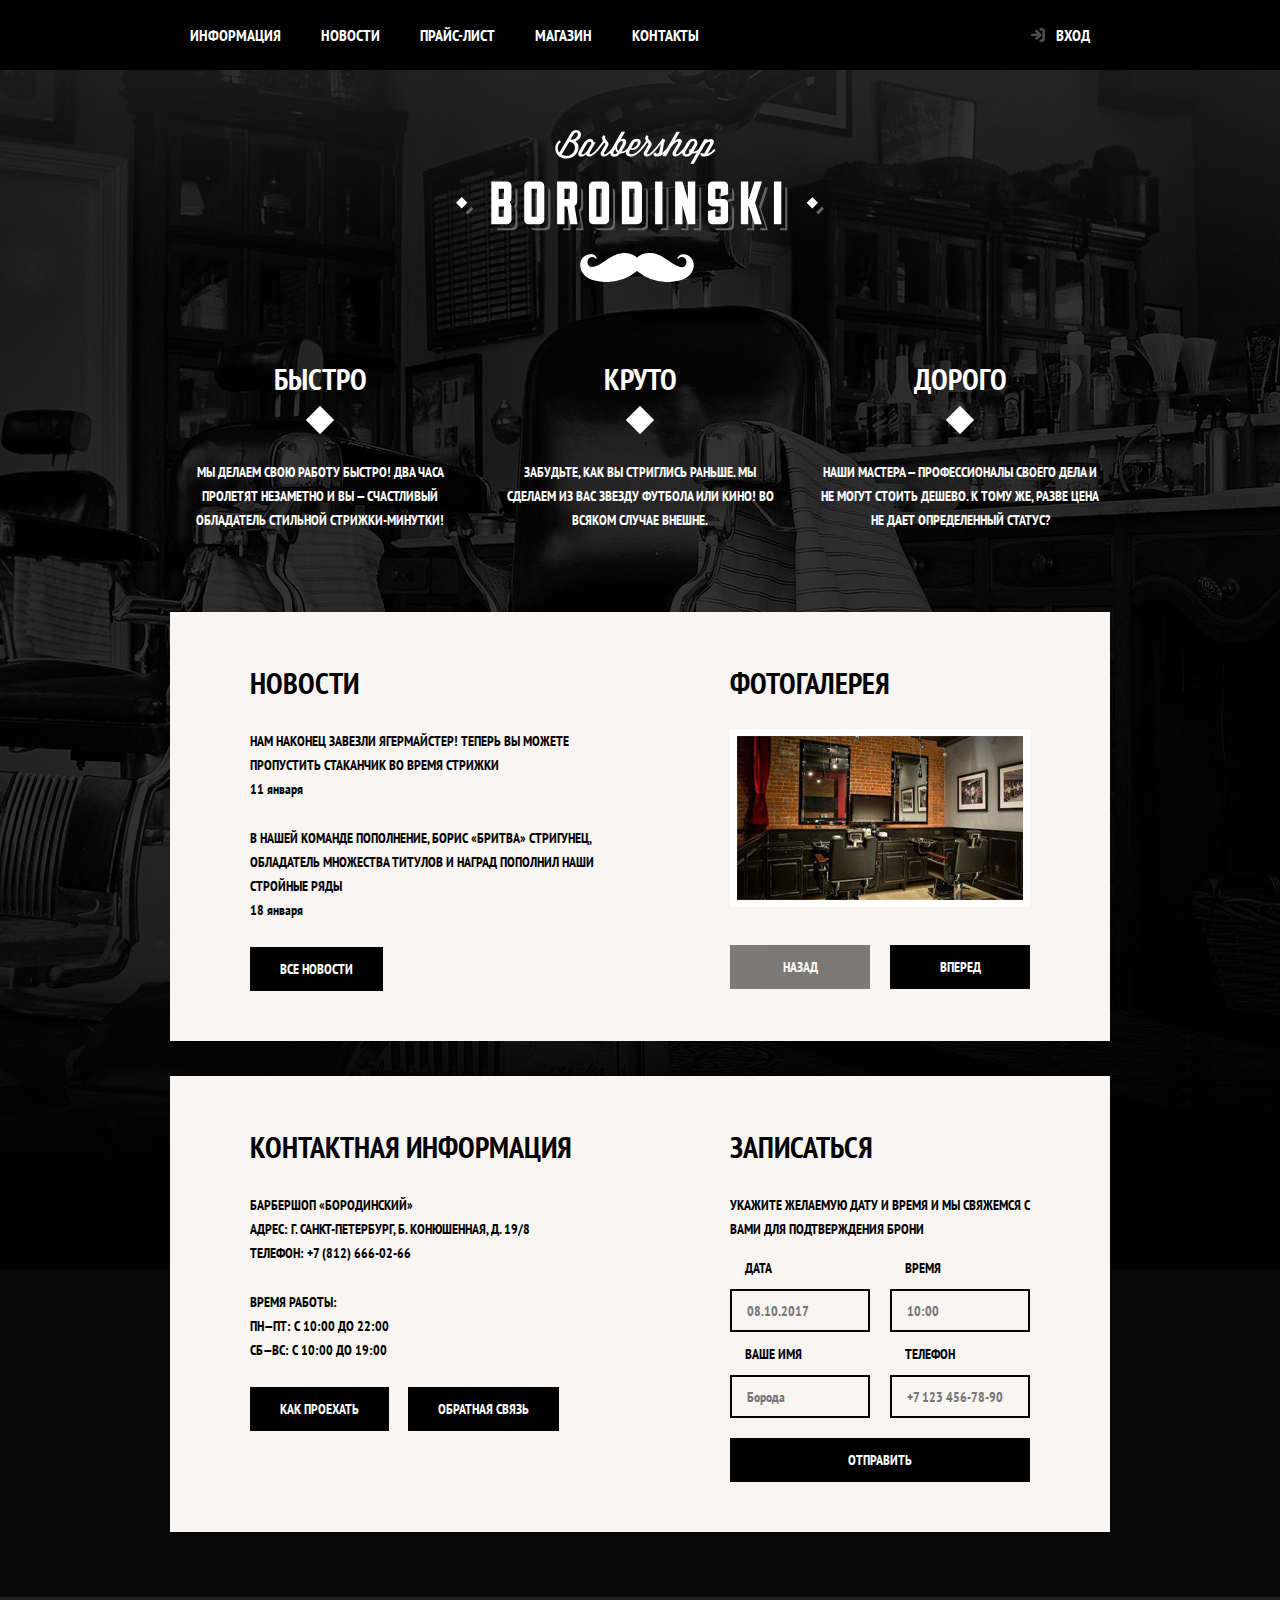
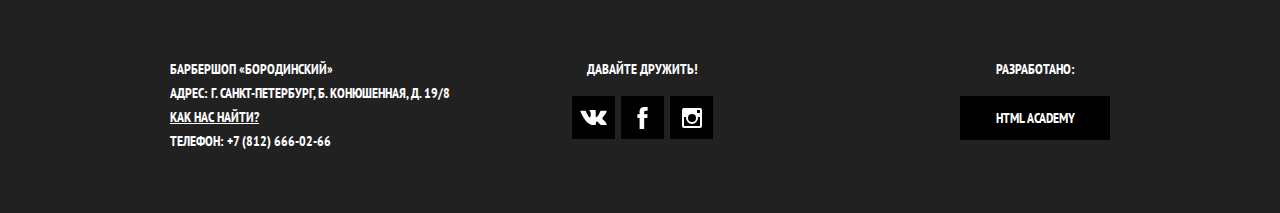
==== commit eb15fead: "Декоративные элементы" ====
--- a/index.html
+++ b/index.html
@@ -77,11 +77,13 @@
 
       <section class="gallery">
         <h2>Фотогалерея</h2>
-        <figure class="gallery-content">
-          <a href="#"><img src="img/interior.jpg" width="286" height="164" alt="Интерьер"></a>
-        </figure>
-        <button class="button gallery-button gallery-button-back" type="button">Назад</button>
-        <button class="button gallery-button gallery-button-next" type="button">Вперед</button>
+        <div class="gallery-container">
+          <figure class="gallery-content">
+            <a href="#"><img src="img/interior.jpg" width="286" height="164" alt="Интерьер"></a>
+          </figure>
+          <button class="button gallery-button gallery-button-back" type="button" disabled>Назад</button>
+          <button class="button gallery-button gallery-button-next" type="button">Вперед</button>
+        </div>
       </section>
     </div>
 
@@ -108,11 +110,11 @@
         <form class="appointment-form" action="https://echo.htmlacademy.ru" method="post">
           <p class="appointment-item">
             <label for="appointment-date">Дата</label>
-            <input id="appointment-date" type="date" name="date" value="2017-10-08">
+            <input id="appointment-date" type="text" name="date" value="" placeholder="08.10.2017">
           </p>
           <p class="appointment-item">
             <label for="appointment-time">Время</label>
-            <input id="appointment-time" type="time" name="time" value="10:00">
+            <input id="appointment-time" type="text" name="time" value="" placeholder="10:00">
           </p>
           <p class="appointment-item">
             <label for="appointment-name">Ваше имя</label>
@@ -140,9 +142,28 @@
       <div class="footer-social">
         <b>Давайте дружить!</b>
         <ul>
-          <li><a class="social-button" href="#">Вконтакте</a></li>
-          <li><a class="social-button" href="#">Фейсбук</a></li>
-          <li><a class="social-button" href="#">Инстаграм</a></li>
+          <li><a class="social-button" href="#"><span class="visually-hidden">Вконтакте</span>
+              <svg xmlns="http://www.w3.org/2000/svg" width="27" height="15" viewBox="0 0 26.14 14.91">
+                <path
+                  d="M26 13.47l-.09-.17a13.55 13.55 0 0 0-2.6-3q-.87-.83-1.1-1.12A1 1 0 0 1 22 8a10.27 10.27 0 0 1 1.22-1.78l.88-1.16q2.35-3.13 2-4L26 .94a.8.8 0 0 0-.4-.22 2.14 2.14 0 0 0-.87 0h-3.92a.51.51 0 0 0-.27 0h-.3a.6.6 0 0 0-.15.14.93.93 0 0 0-.14.24 22.22 22.22 0 0 1-1.46 3.06q-.5.84-.93 1.46a7 7 0 0 1-.71.91 4.94 4.94 0 0 1-.52.47q-.23.18-.35.15l-.23-.05a.9.9 0 0 1-.31-.33 1.49 1.49 0 0 1-.16-.53v-.55-.65-.57-1.12-1-.75a3.14 3.14 0 0 0 0-.62 2.12 2.12 0 0 0-.14-.44.73.73 0 0 0-.28-.33 1.57 1.57 0 0 0-.46-.18A9 9 0 0 0 12.57 0a8.93 8.93 0 0 0-3.25.33 1.83 1.83 0 0 0-.52.41q-.25.3-.07.33a1.67 1.67 0 0 1 1.16.59l.08.16a2.6 2.6 0 0 1 .19.63 6.32 6.32 0 0 1 .12 1 10.59 10.59 0 0 1 0 1.7q-.07.71-.13 1.1a2.21 2.21 0 0 1-.18.64 2.69 2.69 0 0 1-.16.3l-.07.07a1 1 0 0 1-.37.07.86.86 0 0 1-.46-.19 3.27 3.27 0 0 1-.56-.52 7 7 0 0 1-.66-.93q-.37-.6-.76-1.42l-.22-.39q-.2-.38-.56-1.11t-.62-1.43A.9.9 0 0 0 5.2.9h-.07a.93.93 0 0 0-.22-.16A1.44 1.44 0 0 0 4.6.65L.87.68A1 1 0 0 0 .1.94L0 1a.44.44 0 0 0 0 .22 1.08 1.08 0 0 0 .08.37Q.9 3.53 1.86 5.31t1.66 2.87Q4.23 9.27 5 10.24t1 1.24l.37.41.34.33a8.06 8.06 0 0 0 1 .78 16.34 16.34 0 0 0 1.4.9 7.6 7.6 0 0 0 1.79.72 6.19 6.19 0 0 0 2 .22h1.57a1.08 1.08 0 0 0 .72-.3l.05-.07a.9.9 0 0 0 .1-.25 1.38 1.38 0 0 0 0-.37 4.48 4.48 0 0 1 .09-1.05 2.77 2.77 0 0 1 .23-.71 1.74 1.74 0 0 1 .29-.4 1.19 1.19 0 0 1 .23-.2h.11a.86.86 0 0 1 .77.21 4.52 4.52 0 0 1 .83.79q.39.47.93 1.05a6.41 6.41 0 0 0 1 .87l.27.16a3.31 3.31 0 0 0 .71.3 1.53 1.53 0 0 0 .76.07l3.48-.05a1.58 1.58 0 0 0 .8-.17.68.68 0 0 0 .34-.37 1.06 1.06 0 0 0 0-.46 1.71 1.71 0 0 0-.1-.36z"
+                  fill="#fff">
+                </path>
+              </svg>
+            </a></li>
+          <li><a class="social-button" href="#"><span class="visually-hidden">Фейсбук</span>
+              <svg xmlns="http://www.w3.org/2000/svg" width="19" height="22" viewBox="0 0 10.15 21.74">
+                <path
+                  d="M3.34 1.12A4.77 4.77 0 0 1 6.53 0h3.61v3.81H7.81a1.07 1.07 0 0 0-1.09.83v2.55h3.42c-.08 1.23-.24 2.45-.41 3.67h-3v10.87H2.21V10.86H0V7.21h2.19V3.66a3.83 3.83 0 0 1 1.15-2.54z"
+                  fill="#fff" />
+            </a></li>
+          <li><a class="social-button" href="#"><span class="visually-hidden">Инстаграм</span>
+              <svg xmlns="http://www.w3.org/2000/svg" width="20" height="20" viewBox="0 0 20 20">
+                <path
+                  d="M18 0H2a2 2 0 0 0-2 2v16a2 2 0 0 0 2 2h16a2 2 0 0 0 2-2V2a2 2 0 0 0-2-2zm-8 6a4 4 0 1 1-4 4 4 4 0 0 1 4-4zM2.5 18a.47.47 0 0 1-.5-.5V9h2.1a3.4 3.4 0 0 0-.1 1 6 6 0 1 0 12 0 3.4 3.4 0 0 0-.1-1H18v8.5a.47.47 0 0 1-.5.5zM18 4.5a.47.47 0 0 1-.5.5h-2a.47.47 0 0 1-.5-.5v-2a.47.47 0 0 1 .5-.5h2a.47.47 0 0 1 .5.5z"
+                  fill="#fff">
+                </path>
+              </svg>
+            </a></li>
         </ul>
       </div>
       <p class="footer-copyright">
--- a/css/style.css
+++ b/css/style.css
@@ -1,4 +1,5 @@
 body {
+  min-width: 960px;
   margin: 0;
   padding: 0;
 
@@ -10,9 +11,36 @@
   text-transform: uppercase;
 
   background-color: #000000;
-  background-image: url("img/bg.jpg");
+  background-image: url("../img/index-main-background.png");
   background-position: top center;
   background-repeat: no-repeat;
+}
+
+a {
+  text-decoration: none;
+}
+
+img {
+  max-width: 100%;
+  height: auto;
+}
+
+.visually-hidden:not(:focus):not(:active),
+input[type="checkbox"].visually-hidden,
+input[type="radio"].visually-hidden {
+  position: absolute;
+
+  width: 1px;
+  height: 1px;
+  margin: -1px;
+  border: 0;
+  padding: 0;
+
+  white-space: nowrap;
+
+  clip-path: inset(100%);
+  clip: rect(0 0 0 0);
+  overflow: hidden;
 }
 
 .inner-page {
@@ -34,13 +62,12 @@
   background-color: #000000;
 }
 
-a {
-  text-decoration: none;
-}
-
 .button {
+  display: inline-block;
+  margin-right: 16px;
+  padding: 10px 30px;
+  
   font: inherit;
-
   text-align: center;
   color: #ffffff;
   vertical-align: middle;
@@ -56,6 +83,13 @@
   background-color: #663d15;
 }
 
+.button.disabled,
+.button:disabled {
+  cursor: default;
+  opacity: 0.5;
+  background-color: #000000;
+}
+
 .main-navigation {
   display: flex;
   flex-direction: column;
@@ -109,11 +143,14 @@
 }
 
 .site-navigation {
+  display: flex;
+  flex-wrap: wrap;
   width: 620px;
 }
 
 .user-navigation {
-  width: 140px;
+  display: flex;
+  max-width: 140px;
 }
 
 .inner-page .user-navigation {
@@ -122,6 +159,10 @@
 
 .site-navigation a,
 .user-navigation a {
+  display: block;
+  padding: 25px 20px;
+
+  vertical-align: middle;
   color: #ffffff;
 }
 
@@ -132,6 +173,34 @@
   background-color: #242424;
 }
 
+.user-navigation .login-link {
+  position: relative;
+  padding-left: 50px;
+}
+
+.login-link::before {
+  content: "";
+  
+  position: absolute;
+  top: 27px;
+  left: 24px;
+  
+  width: 16px;
+  height: 18px;
+  
+  background-image: url("../img/login.svg");
+  background-repeat: no-repeat;
+  background-position: 0 0;
+  
+  opacity: 0.3;
+}
+
+.login-link:hover::before,
+.login-link:focus::before,
+.login-link:active::before {
+  opacity: 1;
+}
+
 .container {
   width: 940px;
   margin: 0 auto;
@@ -153,12 +222,38 @@
 
 .feature-item {
   width: 300px;
+  
   text-align: center;
 }
 
 .feature-item h3 {
+  position: relative;
+  
+  margin: 0;
+  margin-bottom: 60px;
+  
   font-size: 30px;
   line-height: 42px;
+}
+
+.feature-item h3::after {
+  content: "";
+
+  position: absolute;
+  bottom: -30px;
+  left: 50%;
+
+  width: 20px;
+  height: 20px;
+  margin-left: -10px;
+
+  background-color: #ffffff;
+  
+  transform: rotate(45deg);
+}
+
+.feature-item p {
+  margin: 0 10px;
 }
 
 .index-columns {
@@ -170,12 +265,17 @@
   color: #000000;
 
   background-color: #f8f5f2;
-  background-image: url("img/pattern-light.jpg");
-  background-position: 0 0;
-  background-repeat: repeat;
+  background-image: 
+    url("img/line.png"),
+    url("img/pattern-light.jpg");
+  background-position: center, 0 0;
+  background-repeat: no-repeat, repeat;
 }
 
 .index-columns h2 {
+  margin: 0;
+  margin-bottom: 25px;
+  
   font-size: 30px;
   line-height: 42px;
 }
@@ -185,7 +285,19 @@
 }
 
 .news-list {
+  margin: 0;
+  margin-bottom: 25px;
+  padding: 0;
+
   list-style: none;
+}
+
+.news-item {
+  margin-bottom: 25px;
+}
+
+.news-item p {
+  margin: 0;
 }
 
 .news-item time {
@@ -196,20 +308,86 @@
   width: 300px;
 }
 
+.gallery-container {
+  position: relative;
+
+  height: 260px;
+}
+
 .gallery-content {
+  height: 164px;
+  margin: 0;
+  
   background-color: #cccccc;
   border: 7px solid #ffffff;
 }
 
+.gallery-content img {
+  width: 286px;
+  height: 164px;
+}
+
+.gallery-button {
+  box-sizing: border-box;
+  position: absolute;
+  bottom: 0;
+  
+  width: 140px;
+  margin: 0;
+}
+
+.gallery-button-back {
+  left: 0;
+}
+
+.gallery-button-next {
+  right: 0;
+}
+
 .contacts {
   width: 380px;
 }
 
+.contacts p {
+  margin: 0;
+  margin-bottom: 25px;
+}
+
 .appointment {
   width: 300px;
 }
 
+.appointment-info {
+  margin: 0;
+  margin-bottom: 15px;
+}
+
+.appointment-form {
+  display: flex;
+  flex-wrap: wrap;
+  justify-content: space-between;
+}
+
+.appointment-item {
+  width: 140px;
+  margin: 0;
+  margin-bottom: 10px;
+} 
+
+.appointment-item label {
+  display: block;
+  margin-bottom: 9px;
+  margin-left: 15px;
+}
+
 .appointment-item input {
+  box-sizing: border-box;
+  width: 140px;
+  padding-top: 8px;
+  padding-left: 15px;
+  padding-right: 15px;
+  padding-bottom: 7px;
+  
   font: inherit;
 
   background-color: transparent;
@@ -220,6 +398,13 @@
   border-color: #663d15;
 }
 
+.appointment .button {
+  display: block;
+  width: 100%;
+  margin-top: 10px;
+  margin-right: 0;
+}
+
 .page-title {
   margin: 0;
   margin-bottom: 15px;
@@ -230,11 +415,39 @@
 }
 
 .breadcrumbs {
+  display: flex;
+  justify-content: flex-start;
+  flex-wrap: wrap;
   padding: 0;
   margin: 0;
   margin-bottom: 50px;
   
   list-style: none;
+}
+
+.breadcrumbs li {
+  position: relative;
+
+  margin-right: 42px;
+}
+
+.breadcrumbs li:last-child {
+  margin-right: 0;
+}
+
+.breadcrumbs li::after {
+  content: "";
+
+  position: absolute;
+  top: 7px;
+  right: -25px;
+
+  width: 8px;
+  height: 8px;
+
+  background-color: #000000;
+  
+  transform: rotate(45deg);
 }
 
 .breadcrumbs a {
@@ -250,6 +463,10 @@
   color: #aba9a7;
 }
 
+.breadcrumbs-current::after {
+  display: none;
+}
+
 .catalog-columns {
   display: flex;
   justify-content: space-between;
@@ -260,17 +477,44 @@
 }
 
 .filter fieldset {
+  padding: 0;
+  margin: 0;
+  margin-bottom: 30px;
+  
   border: none;
 }
 
+.filter fieldset:first-child {
+  margin-bottom: 35px;
+}
+
 .filter legend {
+  margin-bottom: 26px;
+  
   font-size: 24px;
   line-height: 30px;
 }
 
 .filter ul {
+  padding: 0;
+  margin: 0;
+  
   list-style: none;
   line-height: 18px;
+}
+
+.filter-option {
+  margin-bottom: 19px;
+  padding-left: 45px;
+}
+
+.filter-option label {
+  position: relative;
+
+  display: block;
+
+  cursor: pointer;
+  user-select: none; /*отменяет выделение текста пользователем т.е. текст нельзя выделить и скопировать*/
 }
 
 .filter-input:hover + label,
@@ -278,10 +522,65 @@
   color: #663d15;
 }
 
+.filter-input-checkbox + label::before {
+  content: "";
+  position: absolute;
+  left: -42px;
+  top: 0;
+
+  width: 16px;
+  height: 16px;
+
+  border: 2px solid #000000;
+}
+
+.filter-input-checkbox:checked + label::after {
+  content: "";
+
+  position: absolute;
+  top: 4px;
+  left: -38px;
+
+  width: 12px;
+  height: 12px;
+  
+  background-image: url("../img/cross.svg");
+  background-repeat: no-repeat;
+  background-position: 0 0;
+}
+
+.filter-input-radio + label::before {
+  content: "";
+
+  position: absolute;
+  left: -42px;
+  top: -1px;
+
+  width: 16px;
+  height: 16px;
+  
+  border: 2px solid #000000;
+  border-radius: 50%;
+}
+
 .filter-input:disabled + label {
   color: #000000;
 
   opacity: 0.5;
+}
+
+.filter-input-radio:checked + label::after {
+  content: "";
+
+  position: absolute;
+  top: 5px;
+  left: -36px;
+
+  width: 8px;
+  height: 8px;
+
+  background-color: #000000;
+  border-radius: 50%;
 }
 
 .catalog {
@@ -316,19 +615,45 @@
 }
 
 .catalog-item a {
+  display: flex;
+  flex-direction: column;
+  
   color: #000000;
 }
 
 .catalog-item h3 {
+  order: 1;
+  margin-top: 17px;
+  margin-bottom: 12px;
+  margin-left: 16px;
+  margin-right: 15px;
+  
   font-size: 14px;
   line-height: 18px;
 }
 
 .catalog-category {
+  display: block;
+  
   text-transform: none;
 }
 
+.catalog-item-image {
+  width: 220px;
+  height: 165px;
+  margin: 0;
+}
+
+.catalog-item-price {
+  display: flex;
+  margin: 15px;
+  margin-top: 0;
+}
+
 .catalog-item-price b {
+  width: 112px;
+  padding: 13px 25px 11px;
+  
   font-size: 14px;
   line-height: 20px;
   text-align: center;
@@ -337,18 +662,36 @@
 }
 
 .catalog-item-price .button {
+  width: 50px;
+  padding: 13px 18px 11px;
+  margin-right: 0;
+  
   line-height: 20px;
   color: #ffffff;
 }
 
 .pagination-list {
+  display: flex;
+  flex-wrap: wrap;
+  
   padding: 0;
   margin: 0;
 
   list-style: none;
 }
 
+.pagination-item {
+  margin-right: 5px;
+}
+
+.pagination-item:last-child {
+  margin-right: 0;
+}
+
 .pagination-item a {
+  display: block;
+  padding: 10px 19px;
+  
   color: #ffffff;
 
   background-color: #000000;
@@ -375,15 +718,57 @@
 }
 
 .product-photo-preview {
+  display: flex;
+  padding: 0;
+  margin: 0;
+
   list-style: none;
 }
 
 .product-photo-preview li {
+  width: 140px;
+  height: 149px;
+  margin-right: 20px;
+
   box-shadow: 0 0 10px 2px rgba(0, 0, 0, 0.1);
 }
 
+.product-photo-preview li:nth-child(3n) {
+  margin-right: 0;
+}
+
 .product-photo-full {
+  width: 460px;
+  height: 498px;
+  margin: 0;
+  margin-bottom: 20px;
+
   box-shadow: 0 0 10px 2px rgba(0, 0, 0, 0.1);
+}
+
+.product-description {
+  display: flex;
+  justify-content: space-between;
+  padding-right: 10px;
+  margin-bottom: 29px;
+}
+
+.product-description p {
+  width: 200px;
+}
+
+.product-info {
+  width: 390px;
+  padding-top: 23px;
+}
+
+.product-info p {
+  margin: 0;
+}
+
+.product-info .product-price {
+  display: flex;
+  margin-bottom: 63px;
 }
 
 .product-article {
@@ -392,19 +777,62 @@
 }
 
 .product-price b {
+  width: 112px;
+  padding-top: 13px;
+  padding-left: 36px;
+  padding-right: 36px;
+  padding-bottom: 11px;
+  
   line-height: 20px;
   text-align: center;
 
   background-color: #e5e5e5;
+  
+  box-sizing: border-box;
+}
+
+.product-price .button {
+  padding-left: 17px;
+  padding-right: 17px;
 }
 
 .product-info h3 {
+  margin: 0;
+  margin-bottom: 27px;
+
   font-size: 24px;
   line-height: 30px;
 }
 
 .product-info ul {
+  margin: 0;
+  padding: 0;
+
   list-style: none;
+}
+
+.product-info li {
+  position: relative;
+
+  padding-left: 23px;
+}
+
+.product-info li::before {
+  content: "";
+
+  position: absolute;
+  top: 7px;
+  left: 2px;
+
+  width: 8px;
+  height: 8px;
+
+  background-color: #000000;
+  transform: rotate(45deg);
+}
+
+.product-info .product-text {
+  margin-bottom: 35px;
 }
 
 .main-footer {
@@ -430,7 +858,7 @@
 .footer-contacts {
   width: 320px;
   margin: 0;
-  margin-right: 70px;
+  margin-right: 80px;
 }
 
 .footer-contacts a {
@@ -450,11 +878,39 @@
 }
 
 .footer-social ul {
+  display: flex;
+  flex-wrap: wrap;
+  justify-content: space-between;
+  width: 141px;
+  margin: 0 auto;
+  padding: 0;
+  
   list-style: none;
 }
 
+.footer-social b {
+  display: block;
+  margin-bottom: 15px;
+}
+
 .social-button {
-  color: #ffffff;
+  display: flex;
+  align-items: center;
+  justify-content: center;
+  width: 43px;
+  height: 43px;
+
+  background-color: #000000;
+}
+
+.social-button:hover,
+.social-button:focus {
+  background-color: #ffffff;
+}
+
+.social-button:hover path,
+.social-button:focus path {
+  fill: #000000;
 }
 
 .footer-copyright {
@@ -462,6 +918,16 @@
   margin: 0;
   margin-left: auto;
   text-align: center;
+}
+
+.footer-copyright .button {
+  display: block;
+  margin-right: 0;
+}
+
+.footer-copyright b {
+  display: block;
+  margin-bottom: 15px;
 }
 
 .footer-copyright .button:hover,
@@ -469,4 +935,4 @@
   color: #000000;
 
   background-color: #ffffff;
-}
+}